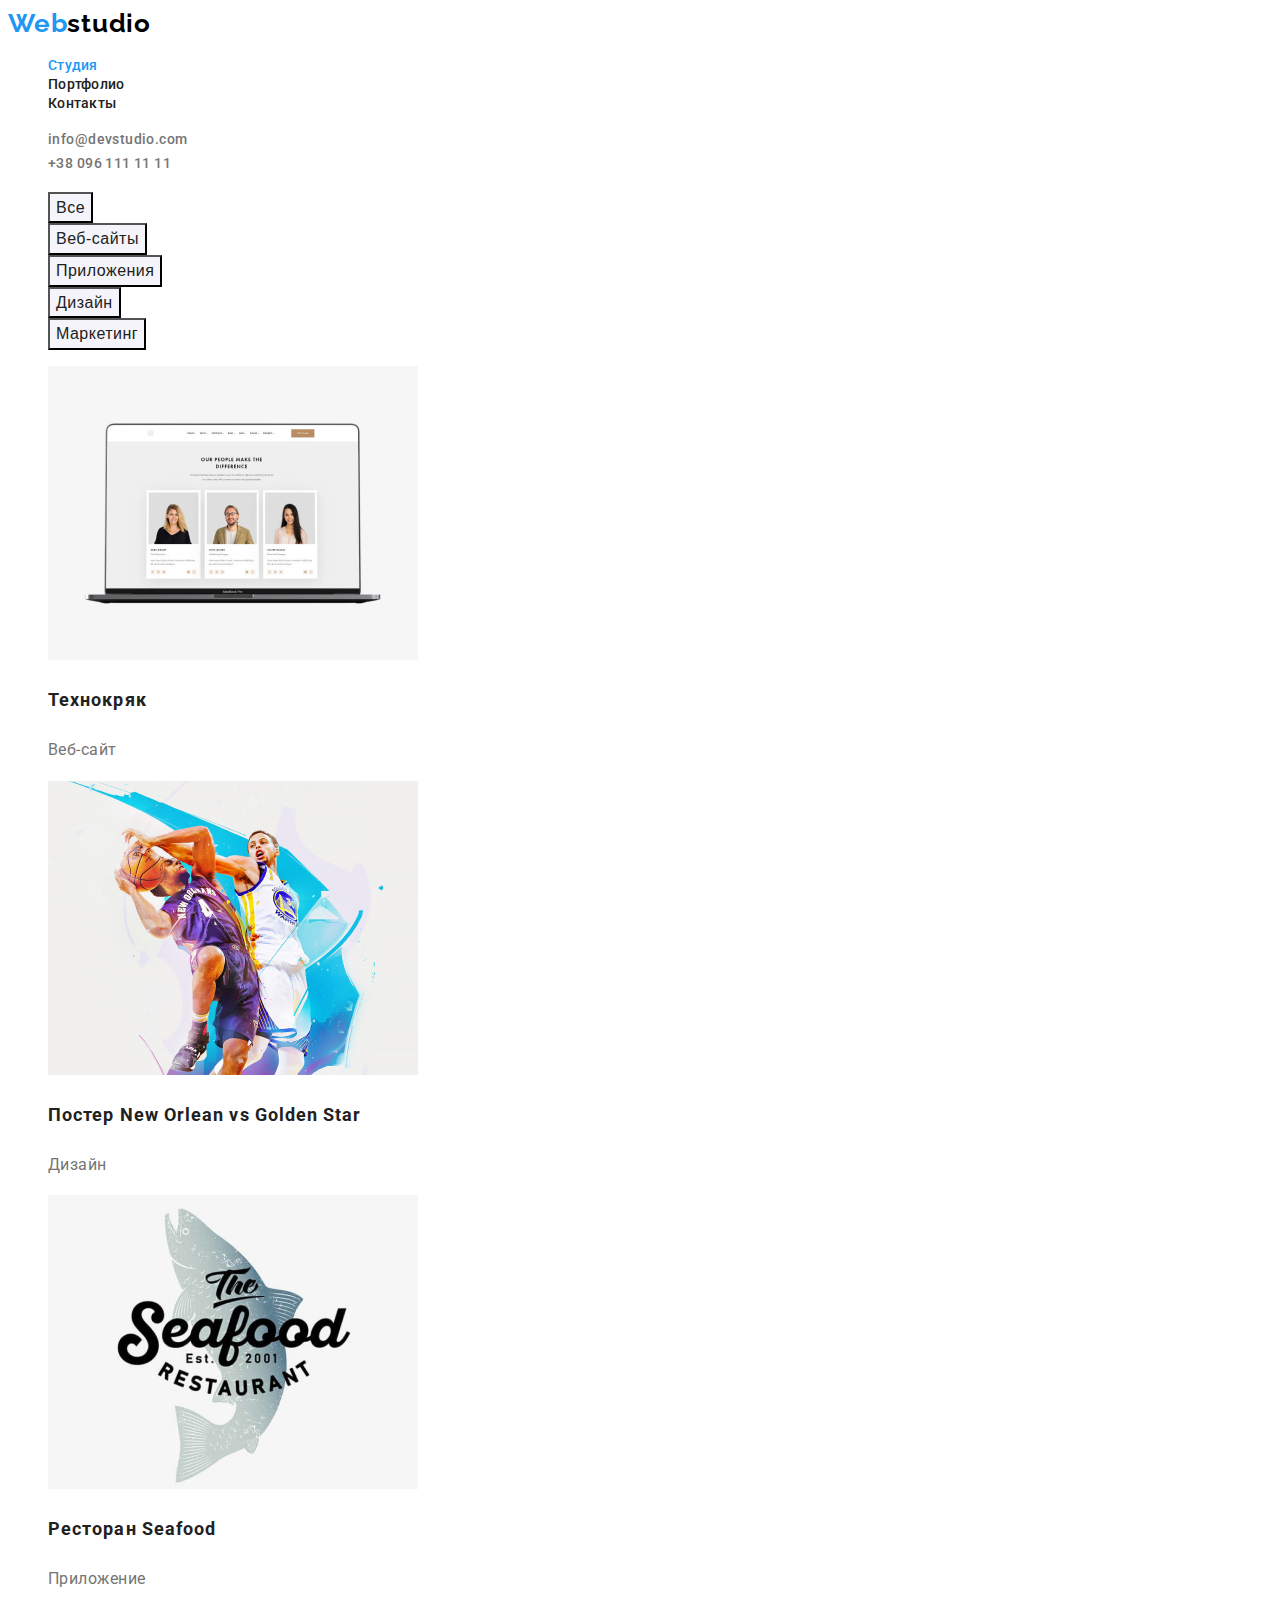
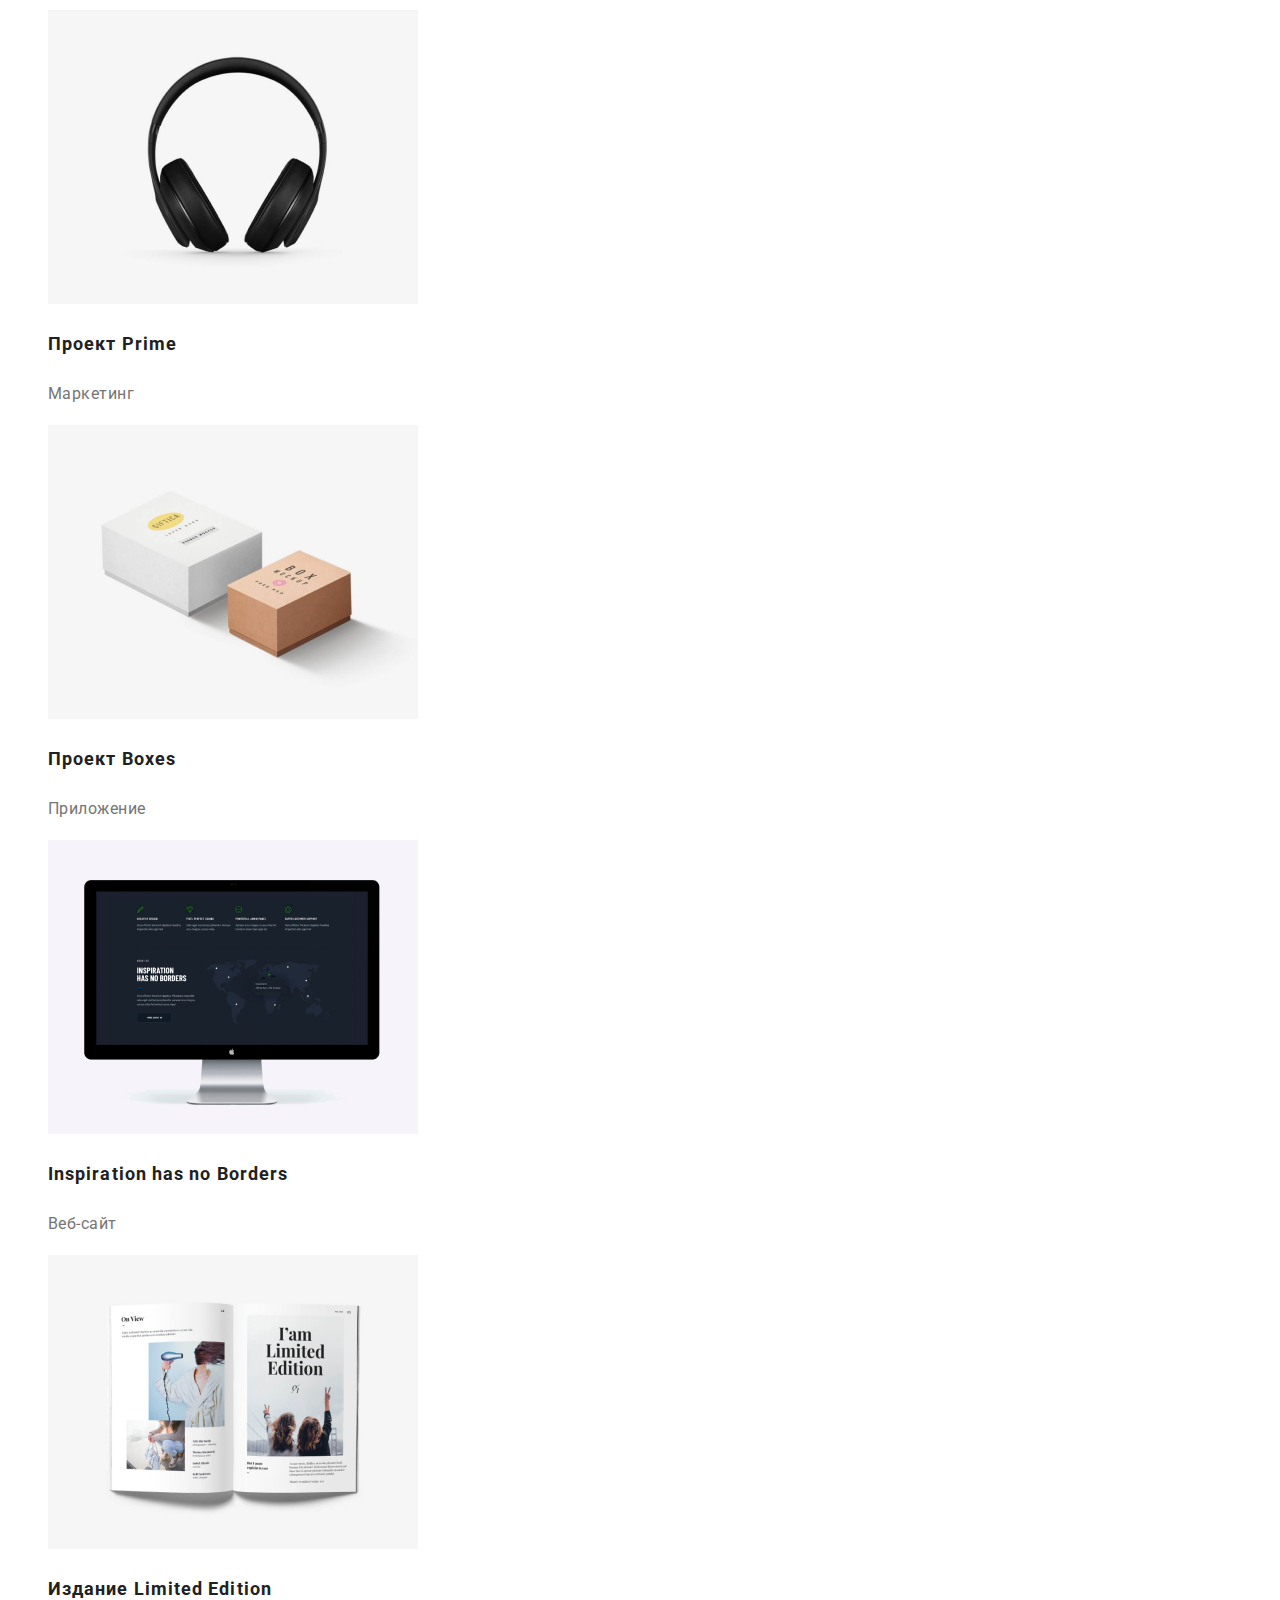
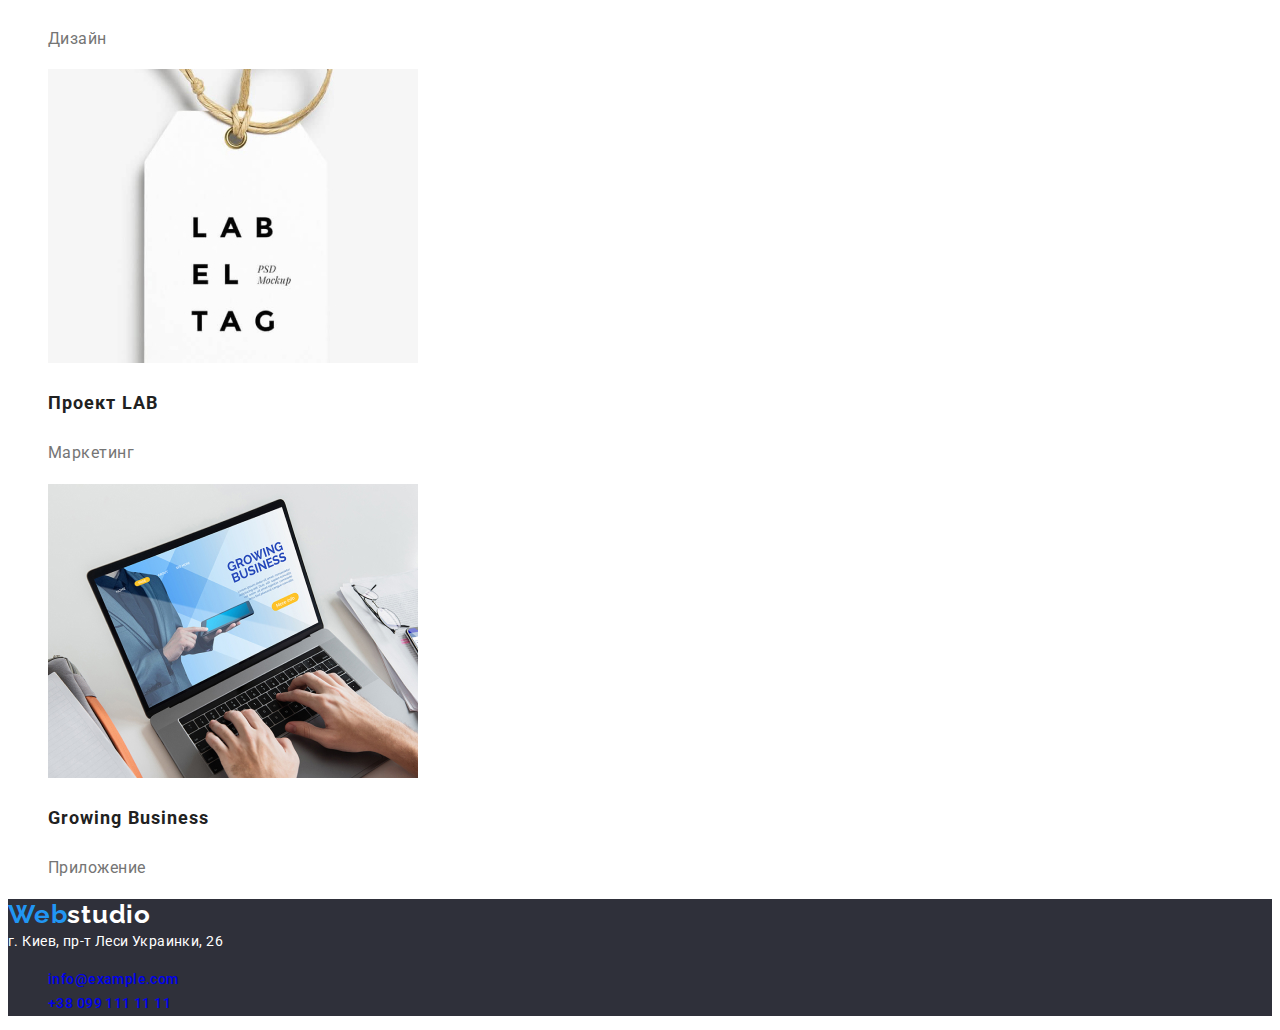
==== portfolio.html @ 7ed071f4 "Добавляет стартовые файлы" ====
<!DOCTYPE html>
<html lang="ru">
<head>
    <meta charset="UTF-8">
    <meta http-equiv="X-UA-Compatible" content="IE=edge">
    <meta name="viewport" content="width=device-width, initial-scale=1.0">
    <title>Портфолио</title>
    <link rel="preconnect" href="https://fonts.gstatic.com">
    <link href="https://fonts.googleapis.com/css2?family=Raleway:wght@700&family=Roboto:wght@400;500;700;900&display=swap"
        rel="stylesheet">
    <link rel="stylesheet" href="./css/styles.css">
</head>
<body>
    <header>
        <!-- Логотип -->
        <a href="./index.html" class="logo"><span class="logo-beginning">Web</span>studio</a>
        <!-- Навигация -->
        <nav>
            <ul>
                <li><a href="./index.html" class="nav nav-active">Студия</a></li>
                <li><a href="./portfolio.html" class="nav">Портфолио</a></li>
                <li><a href="" class="nav">Контакты</a></li>
            </ul>
        </nav>
        <ul>
            <li><a href="#" class="contacts">info@devstudio.com</a></li>
            <li><a href="#" class="contacts">+38 096 111 11 11</a></li>
        </ul>
    </header>
    <main>
        <section>
            <!-- фильтр -->
            <ul>
                <li><button type="button" class="filter-button">Все</button></li>
                <li><button type="button" class="filter-button">Веб-сайты</button></li>
                <li><button type="button" class="filter-button">Приложения</button></li>
                <li><button type="button" class="filter-button">Дизайн</button></li>
                <li><button type="button" class="filter-button">Маркетинг</button></li>
            </ul>
        
            <!-- галерея -->
            <ul class="gallery">
                <li class="gallery-item">
                    <img src="./images/img-technokryak.jpg" alt="Технокряк" width="370">
                    <h3 class="gallery-header">Технокряк</h3>
                    <p class="gallery-paragraph">Веб-сайт</p>
                </li>
                <li class="gallery-item">
                    <img src="./images/img-poster-new-orleans-vs-golden-star.jpg" alt="Постер New Orlean vs Golden Star" width="370">
                    <h3 class="gallery-header">Постер New Orlean vs Golden Star</h3>
                    <p class="gallery-paragraph">Дизайн</p>
                </li>
                <li class="gallery-item">
                    <img src="./images/img-restaurant-seafood.jpg" alt="Ресторан Seafood" width="370">
                    <h3 class="gallery-header">Ресторан Seafood</h3>
                    <p class="gallery-paragraph">Приложение</p>
                </li>
                <li class="gallery-item">
                    <img src="./images/img-project-prime.jpg" alt="Проект Prime" width="370">
                    <h3 class="gallery-header">Проект Prime</h3>
                    <p class="gallery-paragraph">Маркетинг</p>
                </li>
                <li class="gallery-item">
                    <img src="./images/img-project-boxes.jpg" alt="Проект Boxes" width="370">
                    <h3 class="gallery-header">Проект Boxes</h3>
                    <p class="gallery-paragraph">Приложение</p>
                </li>
                <li class="gallery-item">
                    <img src="./images/img-inspiration-has-no-borders.jpg" alt="Inspiration has no Borders" width="370">
                    <h3 class="gallery-header">Inspiration has no Borders</h3>
                    <p class="gallery-paragraph">Веб-сайт</p>
                </li>
                <li class="gallery-item">
                    <img src="./images/img-edition-limited-edition.jpg" alt="Издание Limited Edition" width="370">
                    <h3 class="gallery-header">Издание Limited Edition</h3>
                    <p class="gallery-paragraph">Дизайн</p>
                </li>
                <li class="gallery-item">
                    <img src="./images/img-project-lab.jpg" alt="Проект LAB" width="370">
                    <h3 class="gallery-header">Проект LAB</h3>
                    <p class="gallery-paragraph">Маркетинг</p>
                </li>
                <li class="gallery-item">
                    <img src="./images/img-growing-business.jpg" alt="Growing Business" width="370">
                    <h3 class="gallery-header">Growing Business</h3>
                    <p class="gallery-paragraph">Приложение</p>
                </li>
            </ul>
        </section>
    </main>
    <footer>
        <!-- Подвал сайта -->
        <a href="./index.html" class="footer-logo"><span class="logo-beginning">Web</span>studio</a>
        <address>
            г. Киев, пр-т Леси Украинки, 26
        </address>
        <ul class="footer-contacts">
            <li><a href="#">info@example.com</a></li>
            <li><a href="#">+38 099 111 11 11</a></li>
        </ul>
    </footer>
</body>
</html>
---- css/styles.css ----
/* 
Основная политра
Основной цвет текста-#757575 
Цвет заголовков-#212121
Цвет подписи-#FFFFFF
Цвет анимации - #2196f3
Цвет логотипа - #000000
 - #F5F4FA
 */

:root {
  --main-text-color: #757575;
  --header-color: #212121;
  --main-header-color: #ffffff;
  --animation-color: #2196f3;
  --logo-color: #000000;
  --bg-color: #f5f4fa;
  --animation-botton-color: #188ce8;
  --footer-bg-color: #2f303a;
}

body {
  color: var(--main-text-color);

  font-family: Roboto, sans-serif;
  font-weight: 400;
}

/* Все ссылки */
a {
  text-decoration: none;
}

/* Логотип */
.logo {
  color: var(--logo-color);

  font-family: Raleway;
  font-weight: bold;
  font-size: 26px;
  line-height: 1.2;
  letter-spacing: 0.03em;
}

.logo-beginning {
  color: var(--animation-color);
}

/* Навигация страницы */
ul {
  list-style-type: none;
}

.nav {
  color: var(--header-color);

  font-weight: 500;
  font-size: 14px;
  line-height: 1.1;
  letter-spacing: 0.02em;
}
.nav:hover {
  color: var(--animation-color);
}

.nav-active {
  color: var(--animation-color);
}

/* Контакты */
.contacts {
  color: var(--main-text-color);

  font-weight: 500;
  font-size: 14px;
  line-height: 1.7;
  letter-spacing: 0.03em;
}

.contacts:hover {
  color: var(--animation-color);
}

/* Герой */
.hero {
  background-color: var(--logo-color);
}
h1 {
  color: var(--main-header-color);

  font-weight: 900;
  font-size: 44px;
  line-height: 1.4;
  text-align: center;
  letter-spacing: 0.06em;
  text-transform: uppercase;
}

.button {
  background-color: var(--animation-color);
  color: var(--main-header-color);

  cursor: pointer;

  font-weight: bold;
  font-size: 16px;
  line-height: 1.8;
  text-align: center;
  letter-spacing: 0.06em;
}
.button:hover {
  background-color: var(--animation-botton-color);
}

/* Наши преимущества */
h3 {
  color: var(--header-color);
}

.container-item {
  width: 270px;
}

.container-header {
  font-weight: bold;
  font-size: 14px;
  line-height: 1.1;
  letter-spacing: 0.03em;
  text-transform: uppercase;
}

.container-paragraph {
  width: 270px;

  font-size: 14px;
  line-height: 1.7;
  letter-spacing: 0.03em;
}

/* Чем мы занимаемся */

.header {
  color: var(--header-color);

  font-weight: bold;
  font-size: 36px;
  line-height: 1.2;
  text-align: center;
  letter-spacing: 0.03em;
}

/* Наша команда */
.team {
  background-color: var(--bg-color);
}

.header-team {
  color: var(--header-color);

  font-weight: bold;
  font-size: 36px;
  line-height: 1.2;
  text-align: center;
  letter-spacing: 0.03em;
}

.cards-item {
  width: 270px;
  background-color: var(--main-header-color);
}

.cards-header {
  color: var(--header-color);

  font-weight: 500;
  font-size: 16px;
  line-height: 1.2;
  text-align: center;
  letter-spacing: 0.03em;
}

.cards-paragraph {
  font-weight: normal;
  font-size: 16px;
  line-height: 1.2;
  text-align: center;
  letter-spacing: 0.03em;
}

/* Подвал сайта */
footer {
  background-color: var(--footer-bg-color);
}

.footer-logo {
  color: var(--main-header-color);

  font-family: Raleway;
  font-weight: bold;
  font-size: 26px;
  line-height: 1.2;
  letter-spacing: 0.03em;
}

address {
  color: var(--main-header-color);

  font-style: normal;
  font-size: 14px;
  line-height: 1.7;
  letter-spacing: 0.03em;
}

.footer-contacts {
  color: rgba(100%, 100%, 100%, 60%);

  font-weight: 500;
  font-size: 14px;
  line-height: 1.7;
  letter-spacing: 0.03em;
}

/* Стили к portfolio.html */
.filter-button {
  background-color: var(--bg-color);
  color: var(--header-color);

  cursor: pointer;

  font-weight: 500;
  font-size: 16px;
  line-height: 1.6;
  text-align: center;
  letter-spacing: 0.03em;
}

.filter-button:hover,
.filter-button:focus {
  background-color: var(--animation-color);
  color: var(--main-header-color);
}

.gallery-item {
  width: 370px;
}

.gallery-header {
  color: var(--header-color);

  font-weight: bold;
  font-size: 18px;
  line-height: 2;
  letter-spacing: 0.06em;
}

.gallery-paragraph {
  font-weight: normal;
  font-size: 16px;
  line-height: 1.8;
  letter-spacing: 0.03em;
}
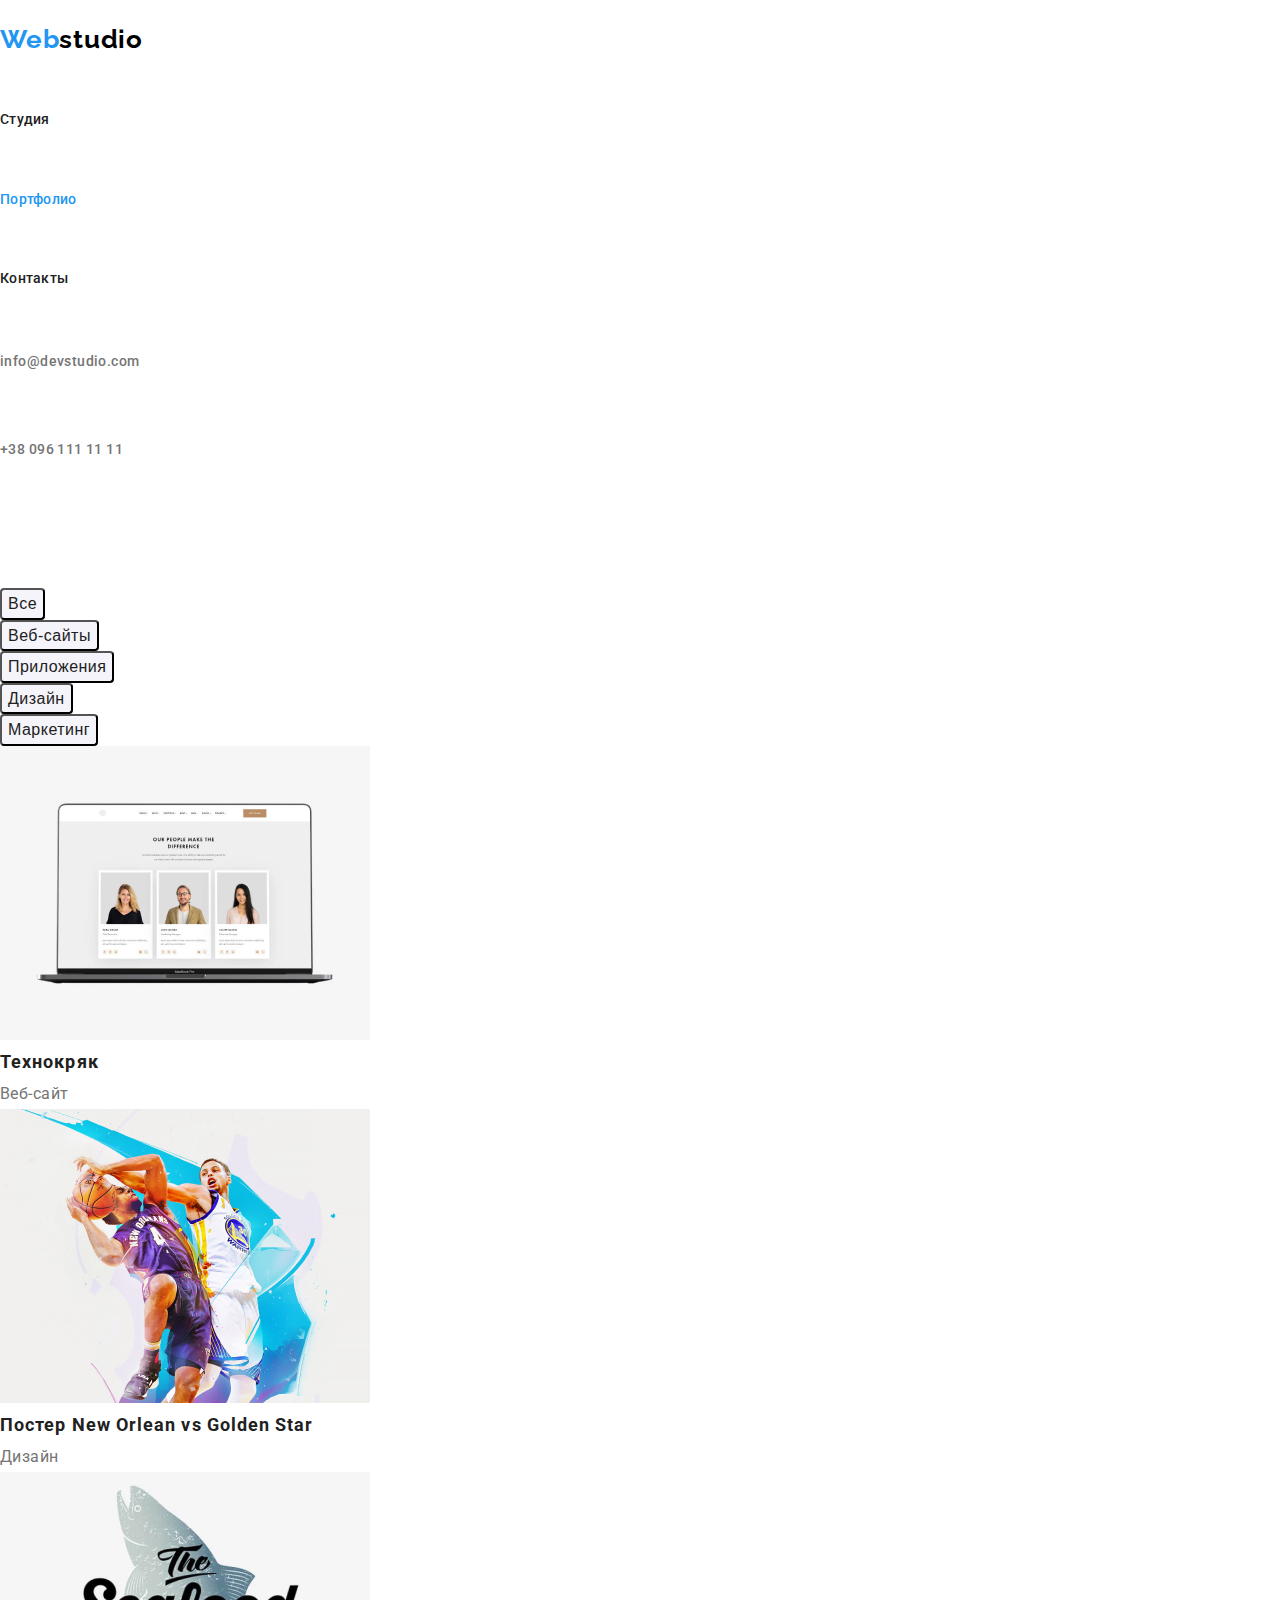
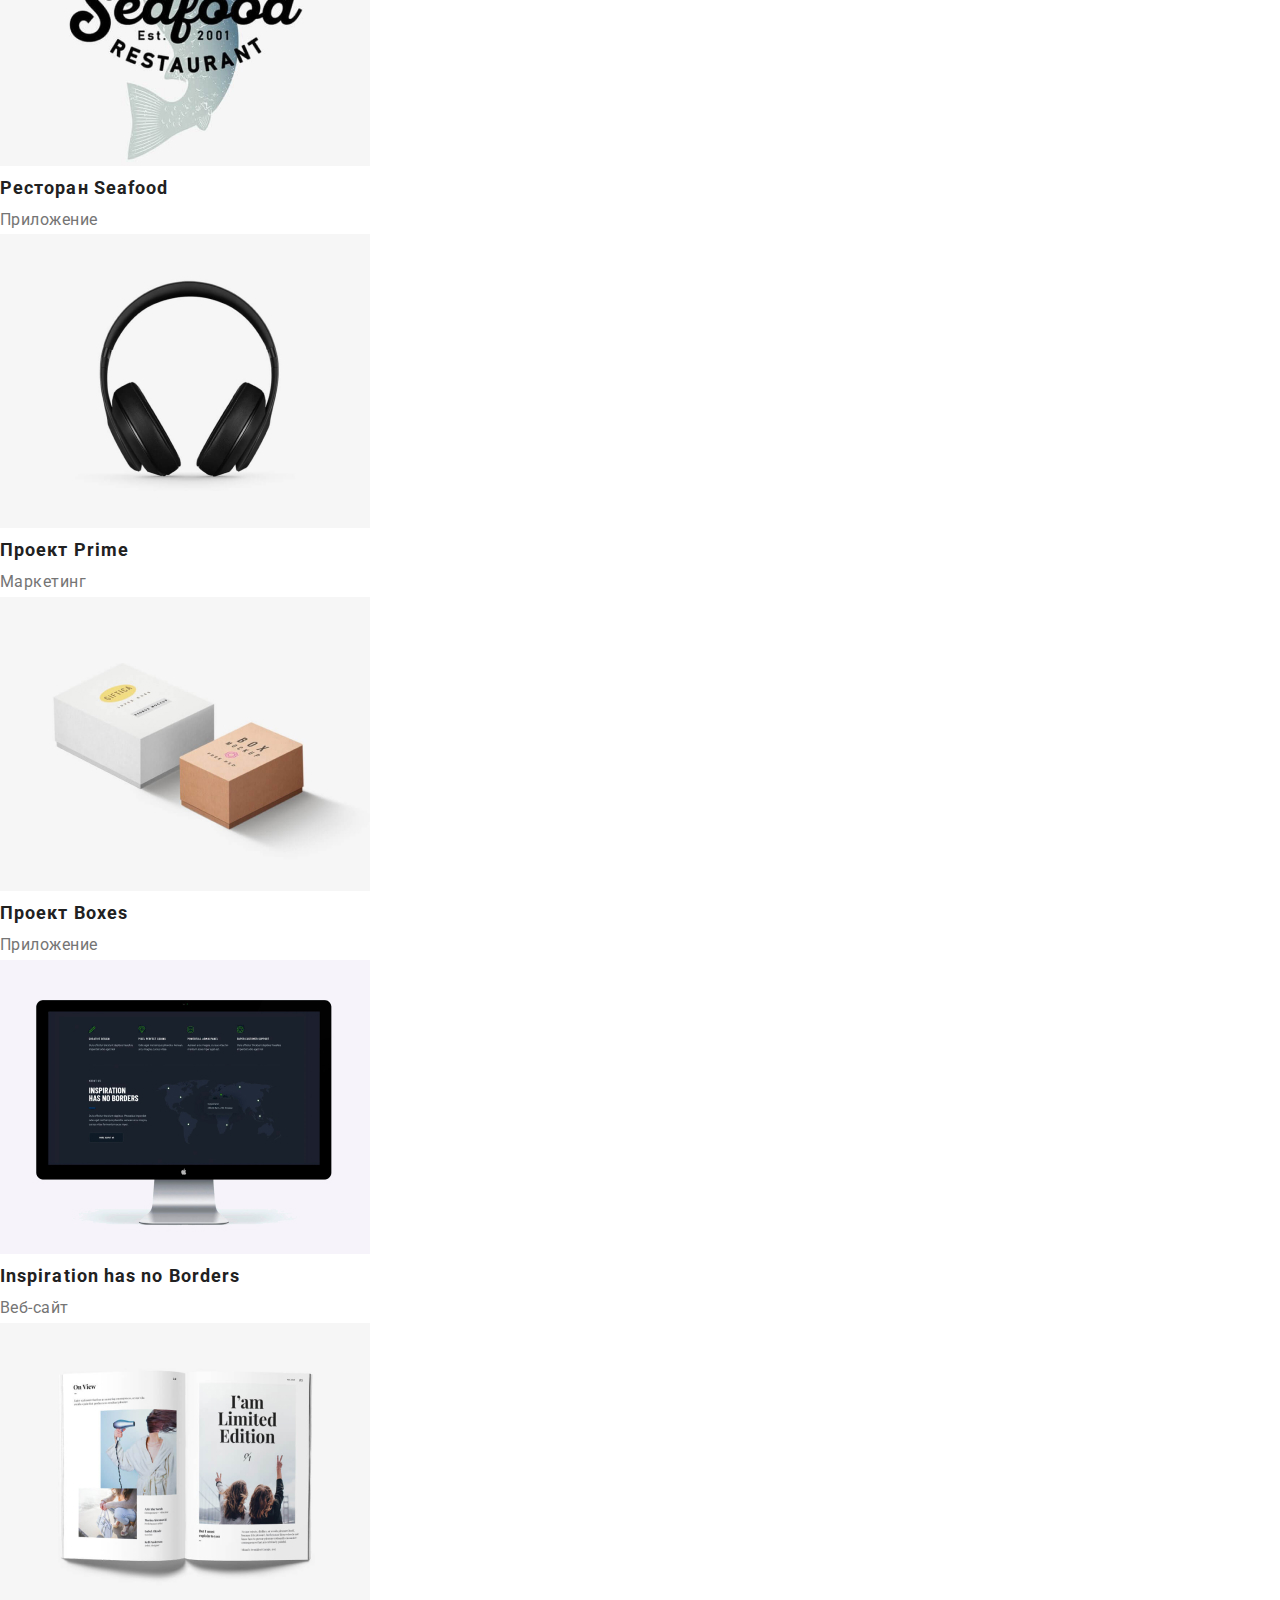
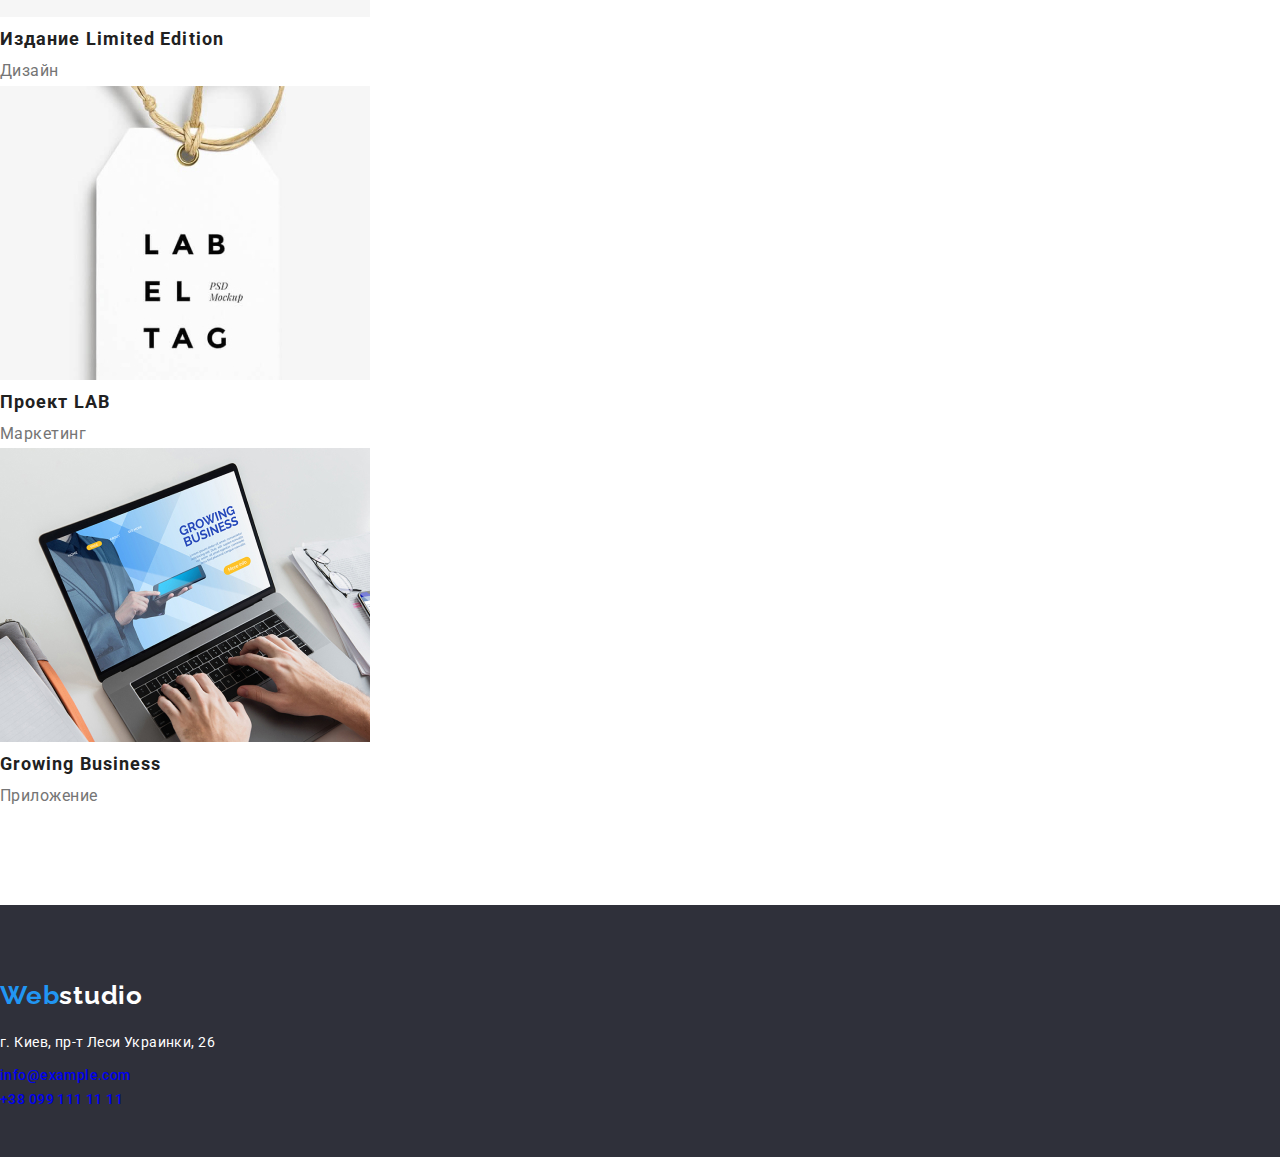
==== commit b7bab9c1: "Добавляет геометрию элементам и флекс" ====
--- a/portfolio.html
+++ b/portfolio.html
@@ -8,6 +8,9 @@
     <link rel="preconnect" href="https://fonts.gstatic.com">
     <link href="https://fonts.googleapis.com/css2?family=Raleway:wght@700&family=Roboto:wght@400;500;700;900&display=swap"
         rel="stylesheet">
+    <link rel="stylesheet" href="https://cdnjs.cloudflare.com/ajax/libs/modern-normalize/1.0.0/modern-normalize.min.css"
+        integrity="sha512-ISS7cAi1PEhQ8jnbJpJZMd29NlhNj4AWYyLOSp2CE/CsHxTCu+r+t0D2yoJudVrd0/8fTVPUVDzY5Tvli75u/g=="
+        crossorigin="anonymous" referrerpolicy="no-referrer" />
     <link rel="stylesheet" href="./css/styles.css">
 </head>
 <body>
@@ -17,8 +20,8 @@
         <!-- Навигация -->
         <nav>
             <ul>
-                <li><a href="./index.html" class="nav nav-active">Студия</a></li>
-                <li><a href="./portfolio.html" class="nav">Портфолио</a></li>
+                <li><a href="./index.html" class="nav ">Студия</a></li>
+                <li><a href="./portfolio.html" class="nav nav-active">Портфолио</a></li>
                 <li><a href="" class="nav">Контакты</a></li>
             </ul>
         </nav>
@@ -28,7 +31,7 @@
         </ul>
     </header>
     <main>
-        <section>
+        <section class="section">
             <!-- фильтр -->
             <ul>
                 <li><button type="button" class="filter-button">Все</button></li>
--- a/css/styles.css
+++ b/css/styles.css
@@ -19,7 +19,17 @@
   --footer-bg-color: #2f303a;
 }
 
+html {
+  box-sizing: border-box;
+}
+*,
+*::before,
+*::after {
+  box-sizing: inherit;
+}
+
 body {
+  margin: 0;
   color: var(--main-text-color);
 
   font-family: Roboto, sans-serif;
@@ -31,8 +41,47 @@
   text-decoration: none;
 }
 
+.container {
+  width: 1200px;
+  margin-left: auto;
+  margin-right: auto;
+  padding-left: 15px;
+  padding-right: 15px;
+}
+
+.main-nav {
+  display: flex;
+  align-items: center;
+}
+
+.site-nav {
+  display: flex;
+}
+
+.site-nav .item {
+  margin-right: 50px;
+}
+
+.site-nav .item:last-child {
+  margin-right: 0;
+}
+
+.contacts-nav {
+  display: flex;
+  margin-left: auto;
+}
+
+.contacts-nav .item:not(:last-child) {
+  margin-right: 50px;
+}
+
 /* Логотип */
 .logo {
+  display: block;
+  padding-top: 24px;
+  padding-bottom: 25px;
+  margin-right: 93px;
+
   color: var(--logo-color);
 
   font-family: Raleway;
@@ -49,9 +98,23 @@
 /* Навигация страницы */
 ul {
   list-style-type: none;
+  margin: 0px;
+  padding: 0px;
+}
+
+div {
+  margin: 0;
+}
+
+p {
+  margin: 0px;
 }
 
 .nav {
+  display: block;
+  padding-top: 32px;
+  padding-bottom: 32px;
+
   color: var(--header-color);
 
   font-weight: 500;
@@ -69,6 +132,10 @@
 
 /* Контакты */
 .contacts {
+  display: block;
+  padding-top: 32px;
+  padding-bottom: 32px;
+
   color: var(--main-text-color);
 
   font-weight: 500;
@@ -79,29 +146,46 @@
 
 .contacts:hover {
   color: var(--animation-color);
+}
+/* Секции */
+.section {
+  padding-top: 94px;
+  padding-bottom: 94px;
 }
 
 /* Герой */
 .hero {
   background-color: var(--logo-color);
+  text-align: center;
 }
 h1 {
+  width: 696px;
+  margin-right: auto;
+  margin-left: auto;
+  margin-bottom: 30px;
+  margin-top: 0;
   color: var(--main-header-color);
 
   font-weight: 900;
   font-size: 44px;
   line-height: 1.4;
-  text-align: center;
   letter-spacing: 0.06em;
   text-transform: uppercase;
 }
 
 .button {
+  min-width: 200px;
+  padding: 10px 32px;
+  margin-left: auto;
+  margin-right: auto;
+  display: inline-block;
+  cursor: pointer;
+  /* border: 1px solid transparent; */
+  border-radius: 4px;
+
   background-color: var(--animation-color);
   color: var(--main-header-color);
 
-  cursor: pointer;
-
   font-weight: bold;
   font-size: 16px;
   line-height: 1.8;
@@ -112,16 +196,31 @@
   background-color: var(--animation-botton-color);
 }
 
+h2 {
+  margin: 0px;
+}
+
 /* Наши преимущества */
 h3 {
   color: var(--header-color);
-}
-
-.container-item {
+  margin: 0;
+}
+
+.attention {
+  display: flex;
+}
+
+.attention-item {
   width: 270px;
 }
 
-.container-header {
+.attention-item:not(:last-child) {
+  margin-right: 30px;
+}
+
+.attention-header {
+  margin-bottom: 10px;
+
   font-weight: bold;
   font-size: 14px;
   line-height: 1.1;
@@ -129,7 +228,7 @@
   text-transform: uppercase;
 }
 
-.container-paragraph {
+.attention-paragraph {
   width: 270px;
 
   font-size: 14px;
@@ -140,6 +239,8 @@
 /* Чем мы занимаемся */
 
 .header {
+  margin-bottom: 50px;
+
   color: var(--header-color);
 
   font-weight: bold;
@@ -147,6 +248,14 @@
   line-height: 1.2;
   text-align: center;
   letter-spacing: 0.03em;
+}
+
+.doing {
+  display: flex;
+}
+
+.doing .item:not(:last-child) {
+  margin-right: 30px;
 }
 
 /* Наша команда */
@@ -155,6 +264,8 @@
 }
 
 .header-team {
+  margin-bottom: 50px;
+
   color: var(--header-color);
 
   font-weight: bold;
@@ -162,14 +273,30 @@
   line-height: 1.2;
   text-align: center;
   letter-spacing: 0.03em;
+}
+
+.cards {
+  display: flex;
 }
 
 .cards-item {
   width: 270px;
+  padding-bottom: 30px;
+
   background-color: var(--main-header-color);
 }
 
+.cards-item:not(:last-child) {
+  margin-right: 30px;
+}
+
+.img-members {
+  margin-bottom: 30px;
+}
+
 .cards-header {
+  margin-bottom: 10px;
+
   color: var(--header-color);
 
   font-weight: 500;
@@ -189,10 +316,15 @@
 
 /* Подвал сайта */
 footer {
+  padding-top: 75px;
+  padding-bottom: 45px;
   background-color: var(--footer-bg-color);
 }
 
 .footer-logo {
+  display: inline-block;
+  margin-bottom: 20px;
+
   color: var(--main-header-color);
 
   font-family: Raleway;
@@ -203,6 +335,9 @@
 }
 
 address {
+  display: block;
+  margin-bottom: 9px;
+
   color: var(--main-header-color);
 
   font-style: normal;
@@ -210,6 +345,14 @@
   line-height: 1.7;
   letter-spacing: 0.03em;
 }
+
+.footer-email {
+  margin-bottom: 9px;
+}
+
+/* .footer-teleph {
+  margin-bottom: 45px;
+} */
 
 .footer-contacts {
   color: rgba(100%, 100%, 100%, 60%);
@@ -222,6 +365,9 @@
 
 /* Стили к portfolio.html */
 .filter-button {
+  /* border: 1px solid transparent; */
+  border-radius: 4px;
+
   background-color: var(--bg-color);
   color: var(--header-color);
 
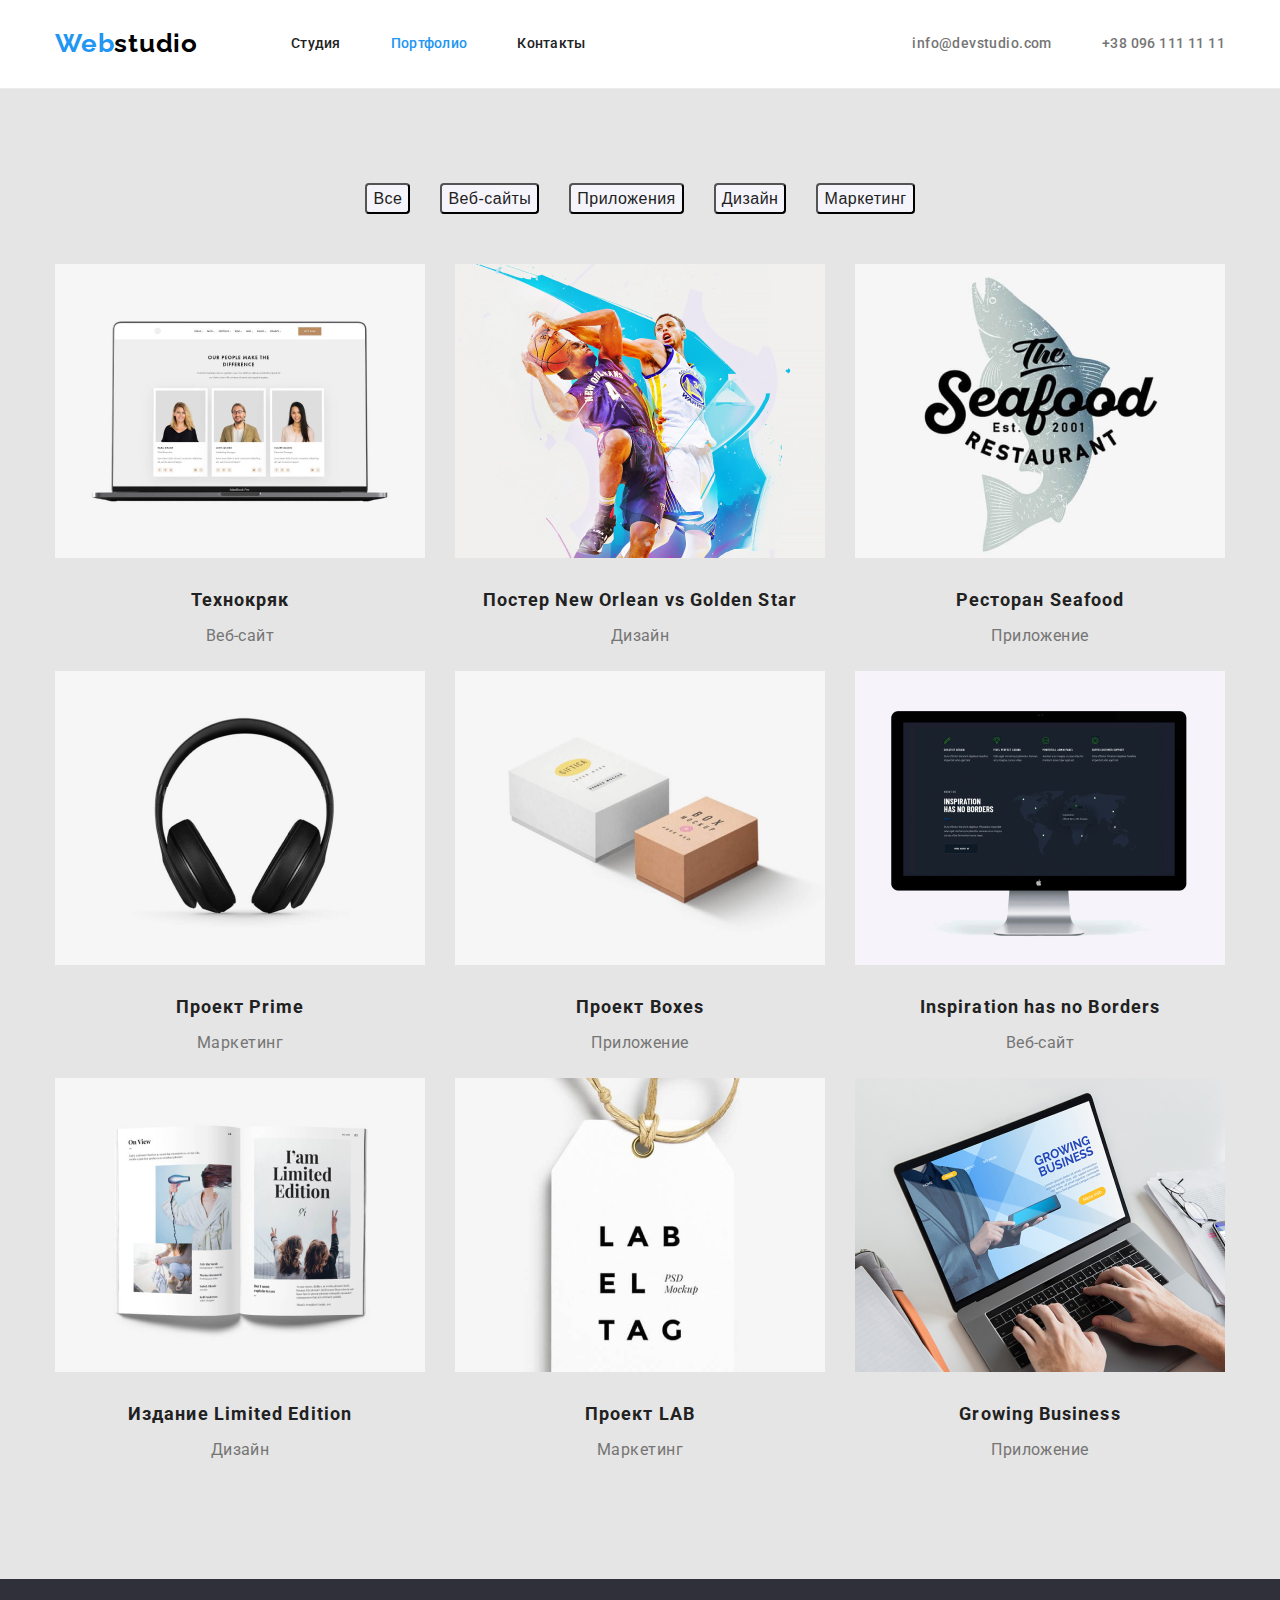
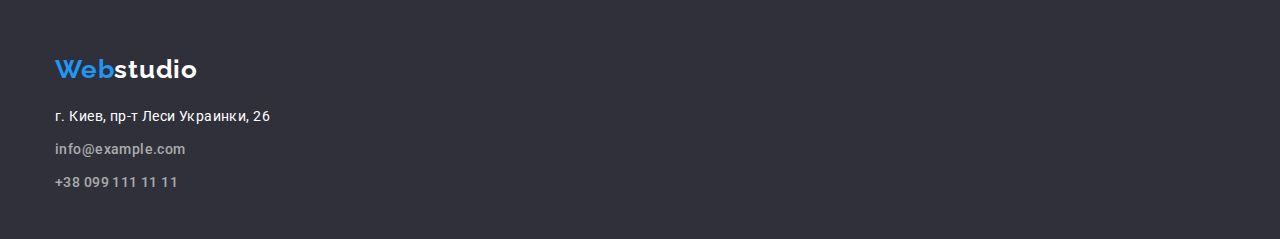
==== commit ce5fe1b3: "Добавляет стили к портфолио" ====
--- a/portfolio.html
+++ b/portfolio.html
@@ -14,93 +14,102 @@
     <link rel="stylesheet" href="./css/styles.css">
 </head>
 <body>
-    <header>
-        <!-- Логотип -->
-        <a href="./index.html" class="logo"><span class="logo-beginning">Web</span>studio</a>
-        <!-- Навигация -->
-        <nav>
-            <ul>
-                <li><a href="./index.html" class="nav ">Студия</a></li>
-                <li><a href="./portfolio.html" class="nav nav-active">Портфолио</a></li>
-                <li><a href="" class="nav">Контакты</a></li>
+    <header class="header-nav">
+        <div class="container main-nav">
+            <!-- Логотип -->
+            <a href="./index.html" class="logo"><span class="logo-beginning">Web</span>studio</a>
+            <!-- Навигация -->
+            <nav>
+                <ul class="site-nav">
+                    <li class="item"><a href="./index.html" class="nav ">Студия</a></li>
+                    <li class="item"><a href="./portfolio.html" class="nav nav-active">Портфолио</a></li>
+                    <li class="item"><a href="" class="nav">Контакты</a></li>
+                </ul>
+            </nav>
+            <ul class="contacts-nav">
+                <li class="item"><a href="#" class="contacts">info@devstudio.com</a></li>
+                <li class="item"><a href="#" class="contacts">+38 096 111 11 11</a></li>
             </ul>
-        </nav>
-        <ul>
-            <li><a href="#" class="contacts">info@devstudio.com</a></li>
-            <li><a href="#" class="contacts">+38 096 111 11 11</a></li>
-        </ul>
+        </div>
+    
     </header>
     <main>
-        <section class="section">
-            <!-- фильтр -->
-            <ul>
-                <li><button type="button" class="filter-button">Все</button></li>
-                <li><button type="button" class="filter-button">Веб-сайты</button></li>
-                <li><button type="button" class="filter-button">Приложения</button></li>
-                <li><button type="button" class="filter-button">Дизайн</button></li>
-                <li><button type="button" class="filter-button">Маркетинг</button></li>
-            </ul>
-        
-            <!-- галерея -->
-            <ul class="gallery">
-                <li class="gallery-item">
-                    <img src="./images/img-technokryak.jpg" alt="Технокряк" width="370">
-                    <h3 class="gallery-header">Технокряк</h3>
-                    <p class="gallery-paragraph">Веб-сайт</p>
-                </li>
-                <li class="gallery-item">
-                    <img src="./images/img-poster-new-orleans-vs-golden-star.jpg" alt="Постер New Orlean vs Golden Star" width="370">
-                    <h3 class="gallery-header">Постер New Orlean vs Golden Star</h3>
-                    <p class="gallery-paragraph">Дизайн</p>
-                </li>
-                <li class="gallery-item">
-                    <img src="./images/img-restaurant-seafood.jpg" alt="Ресторан Seafood" width="370">
-                    <h3 class="gallery-header">Ресторан Seafood</h3>
-                    <p class="gallery-paragraph">Приложение</p>
-                </li>
-                <li class="gallery-item">
-                    <img src="./images/img-project-prime.jpg" alt="Проект Prime" width="370">
-                    <h3 class="gallery-header">Проект Prime</h3>
-                    <p class="gallery-paragraph">Маркетинг</p>
-                </li>
-                <li class="gallery-item">
-                    <img src="./images/img-project-boxes.jpg" alt="Проект Boxes" width="370">
-                    <h3 class="gallery-header">Проект Boxes</h3>
-                    <p class="gallery-paragraph">Приложение</p>
-                </li>
-                <li class="gallery-item">
-                    <img src="./images/img-inspiration-has-no-borders.jpg" alt="Inspiration has no Borders" width="370">
-                    <h3 class="gallery-header">Inspiration has no Borders</h3>
-                    <p class="gallery-paragraph">Веб-сайт</p>
-                </li>
-                <li class="gallery-item">
-                    <img src="./images/img-edition-limited-edition.jpg" alt="Издание Limited Edition" width="370">
-                    <h3 class="gallery-header">Издание Limited Edition</h3>
-                    <p class="gallery-paragraph">Дизайн</p>
-                </li>
-                <li class="gallery-item">
-                    <img src="./images/img-project-lab.jpg" alt="Проект LAB" width="370">
-                    <h3 class="gallery-header">Проект LAB</h3>
-                    <p class="gallery-paragraph">Маркетинг</p>
-                </li>
-                <li class="gallery-item">
-                    <img src="./images/img-growing-business.jpg" alt="Growing Business" width="370">
-                    <h3 class="gallery-header">Growing Business</h3>
-                    <p class="gallery-paragraph">Приложение</p>
-                </li>
-            </ul>
+        <section class="section gallery-section">
+            <div class="container">
+                <!-- фильтр -->
+                <ul class="filter">
+                    <li class="item"><button type="button" class="filter-button">Все</button></li>
+                    <li class="item"><button type="button" class="filter-button">Веб-сайты</button></li>
+                    <li class="item"><button type="button" class="filter-button">Приложения</button></li>
+                    <li class="item"><button type="button" class="filter-button">Дизайн</button></li>
+                    <li class="item"><button type="button" class="filter-button">Маркетинг</button></li>
+                </ul>
+            
+                <!-- галерея -->
+                <ul class="gallery">
+                    <li class="gallery-item">
+                        <img src="./images/img-technokryak.jpg" alt="Технокряк" width="370" class="img">
+                        <h3 class="gallery-header">Технокряк</h3>
+                        <p class="gallery-paragraph">Веб-сайт</p>
+                    </li>
+                    <li class="gallery-item">
+                        <img src="./images/img-poster-new-orleans-vs-golden-star.jpg" alt="Постер New Orlean vs Golden Star" width="370" class="img">
+                        <h3 class="gallery-header">Постер New Orlean vs Golden Star</h3>
+                        <p class="gallery-paragraph">Дизайн</p>
+                    </li>
+                    <li class="gallery-item">
+                        <img src="./images/img-restaurant-seafood.jpg" alt="Ресторан Seafood" width="370" class="img">
+                        <h3 class="gallery-header">Ресторан Seafood</h3>
+                        <p class="gallery-paragraph">Приложение</p>
+                    </li>
+                    <li class="gallery-item">
+                        <img src="./images/img-project-prime.jpg" alt="Проект Prime" width="370" class="img">
+                        <h3 class="gallery-header">Проект Prime</h3>
+                        <p class="gallery-paragraph">Маркетинг</p>
+                    </li>
+                    <li class="gallery-item">
+                        <img src="./images/img-project-boxes.jpg" alt="Проект Boxes" width="370" class="img">
+                        <h3 class="gallery-header">Проект Boxes</h3>
+                        <p class="gallery-paragraph">Приложение</p>
+                    </li>
+                    <li class="gallery-item">
+                        <img src="./images/img-inspiration-has-no-borders.jpg" alt="Inspiration has no Borders" width="370" class="img">
+                        <h3 class="gallery-header">Inspiration has no Borders</h3>
+                        <p class="gallery-paragraph">Веб-сайт</p>
+                    </li>
+                    <li class="gallery-item">
+                        <img src="./images/img-edition-limited-edition.jpg" alt="Издание Limited Edition" width="370" class="img">
+                        <h3 class="gallery-header">Издание Limited Edition</h3>
+                        <p class="gallery-paragraph">Дизайн</p>
+                    </li>
+                    <li class="gallery-item">
+                        <img src="./images/img-project-lab.jpg" alt="Проект LAB" width="370" class="img">
+                        <h3 class="gallery-header">Проект LAB</h3>
+                        <p class="gallery-paragraph">Маркетинг</p>
+                    </li>
+                    <li class="gallery-item">
+                        <img src="./images/img-growing-business.jpg" alt="Growing Business" width="370" class="img">
+                        <h3 class="gallery-header">Growing Business</h3>
+                        <p class="gallery-paragraph">Приложение</p>
+                    </li>
+                </ul> 
+            </div>
+            
         </section>
     </main>
     <footer>
-        <!-- Подвал сайта -->
-        <a href="./index.html" class="footer-logo"><span class="logo-beginning">Web</span>studio</a>
-        <address>
-            г. Киев, пр-т Леси Украинки, 26
-        </address>
-        <ul class="footer-contacts">
-            <li><a href="#">info@example.com</a></li>
-            <li><a href="#">+38 099 111 11 11</a></li>
-        </ul>
+        <div class="container">
+            <!-- Подвал сайта -->
+            <a href="./index.html" class="footer-logo"><span class="logo-beginning">Web</span>studio</a>
+            <address>
+                г. Киев, пр-т Леси Украинки, 26
+            </address>
+            <ul>
+                <li class="footer-email"><a href="#" class="footer-contacts">info@example.com</a></li>
+                <li class="footer-teleph"><a href="#" class="footer-contacts">+38 099 111 11 11</a></li>
+            </ul>
+        </div>
+    
     </footer>
 </body>
 </html>--- a/css/styles.css
+++ b/css/styles.css
@@ -6,6 +6,7 @@
 Цвет анимации - #2196f3
 Цвет логотипа - #000000
  - #F5F4FA
+ background: #E5E5E5;
  */
 
 :root {
@@ -17,6 +18,7 @@
   --bg-color: #f5f4fa;
   --animation-botton-color: #188ce8;
   --footer-bg-color: #2f303a;
+  --bg-color-portfolio: #e5e5e5;
 }
 
 html {
@@ -47,6 +49,10 @@
   margin-right: auto;
   padding-left: 15px;
   padding-right: 15px;
+}
+
+.header-nav {
+  border-bottom: 1px solid rgba(236, 236, 236, 1);
 }
 
 .main-nav {
@@ -364,6 +370,21 @@
 }
 
 /* Стили к portfolio.html */
+
+.gallery-section {
+  background-color: var(--bg-color-portfolio);
+}
+
+.filter {
+  display: flex;
+  justify-content: center;
+  margin-bottom: 50px;
+}
+
+.filter .item:not(:last-child) {
+  margin-right: 30px;
+}
+
 .filter-button {
   /* border: 1px solid transparent; */
   border-radius: 4px;
@@ -386,11 +407,28 @@
   color: var(--main-header-color);
 }
 
+.gallery {
+  display: flex;
+  flex-wrap: wrap;
+}
+
 .gallery-item {
   width: 370px;
+  padding-bottom: 20px;
+}
+
+.gallery-item:not(:nth-child(3n)) {
+  margin-right: 30px;
+}
+
+.gallery-item .img {
+  margin-bottom: 20px;
 }
 
 .gallery-header {
+  margin-bottom: 4px;
+  text-align: center;
+
   color: var(--header-color);
 
   font-weight: bold;
@@ -400,6 +438,8 @@
 }
 
 .gallery-paragraph {
+  text-align: center;
+
   font-weight: normal;
   font-size: 16px;
   line-height: 1.8;
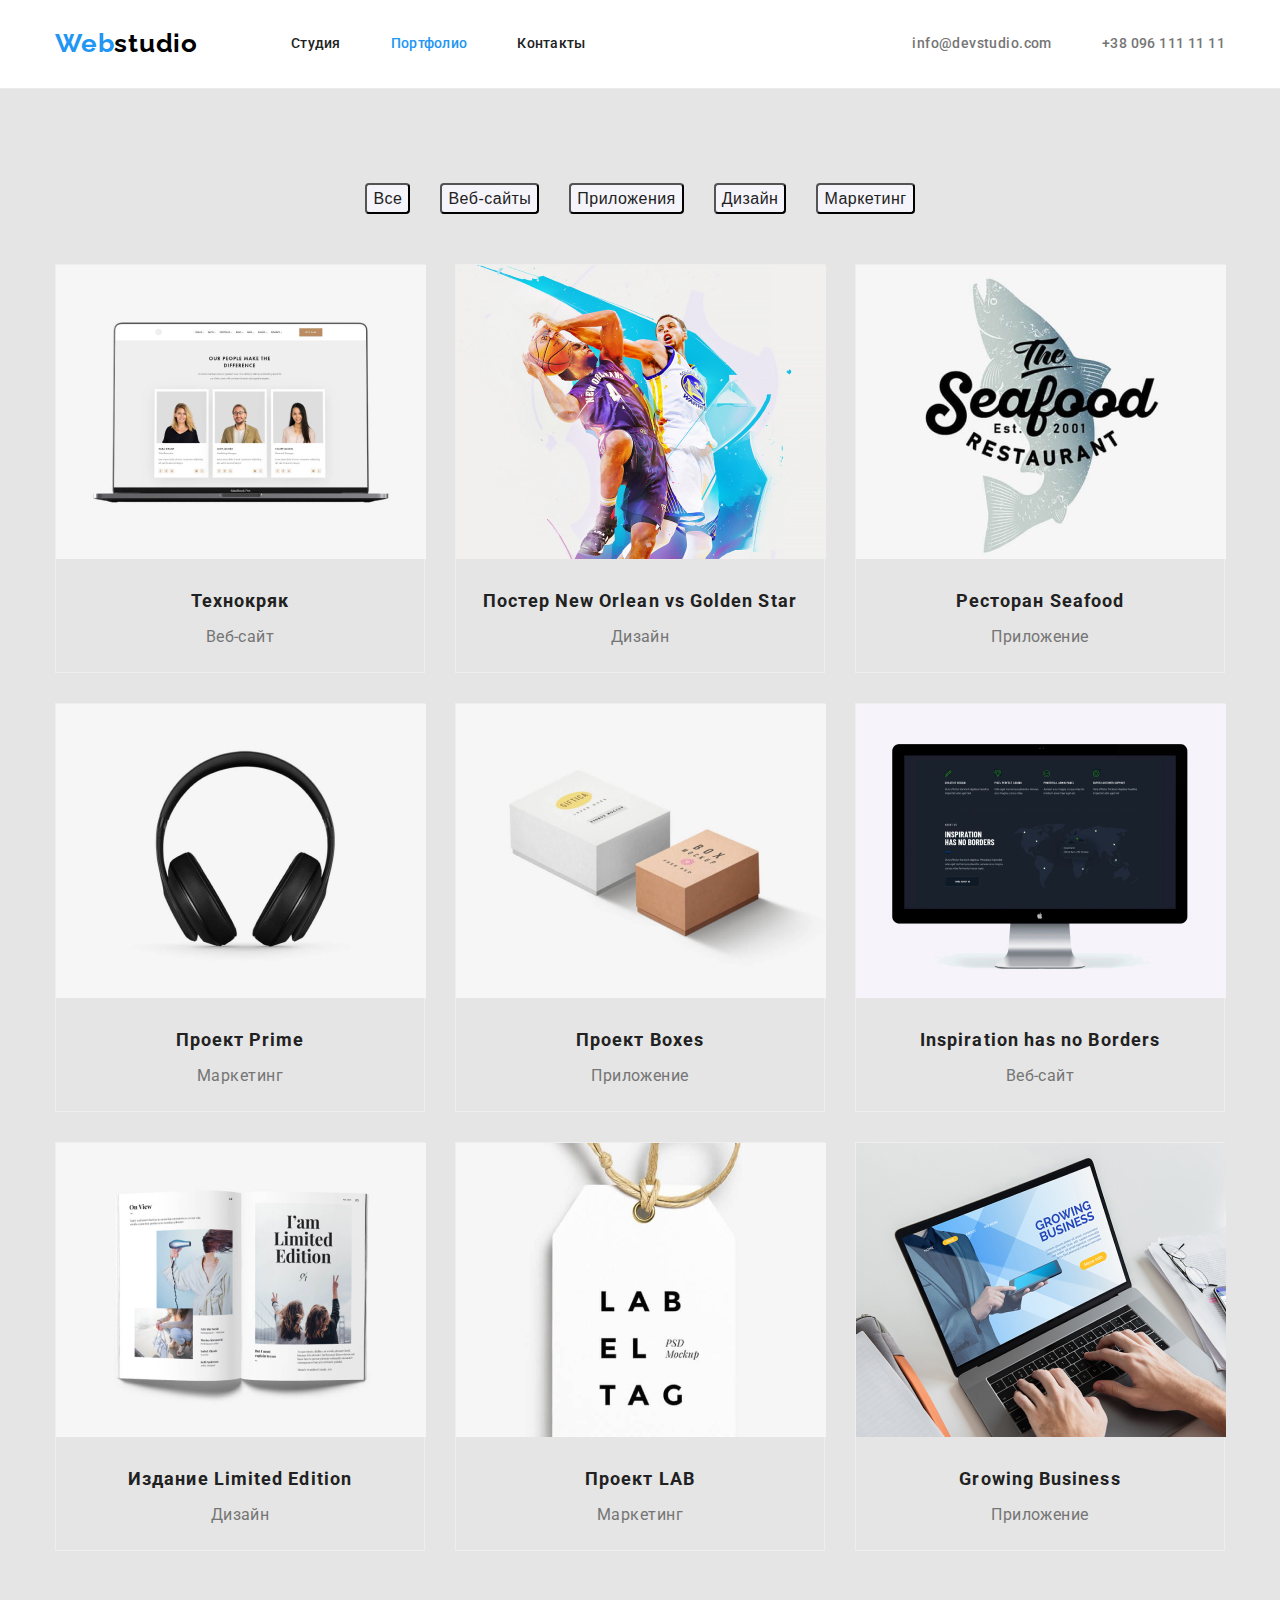
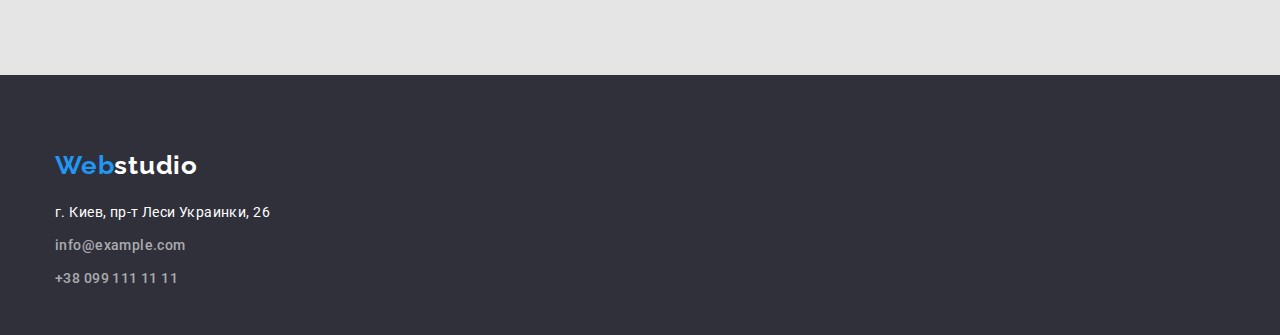
==== commit 41228d96: "Добавляет точечно англ язык" ====
--- a/portfolio.html
+++ b/portfolio.html
@@ -54,42 +54,42 @@
                     </li>
                     <li class="gallery-item">
                         <img src="./images/img-poster-new-orleans-vs-golden-star.jpg" alt="Постер New Orlean vs Golden Star" width="370" class="img">
-                        <h3 class="gallery-header">Постер New Orlean vs Golden Star</h3>
+                        <h3 class="gallery-header">  Постер <span lang="en">New Orlean vs Golden Star</span></h3>
                         <p class="gallery-paragraph">Дизайн</p>
                     </li>
                     <li class="gallery-item">
                         <img src="./images/img-restaurant-seafood.jpg" alt="Ресторан Seafood" width="370" class="img">
-                        <h3 class="gallery-header">Ресторан Seafood</h3>
+                        <h3 class="gallery-header">Ресторан <span lang="en">Seafood</span></h3>
                         <p class="gallery-paragraph">Приложение</p>
                     </li>
                     <li class="gallery-item">
                         <img src="./images/img-project-prime.jpg" alt="Проект Prime" width="370" class="img">
-                        <h3 class="gallery-header">Проект Prime</h3>
+                        <h3 class="gallery-header">Проект <span lang="en">Prime</span></h3>
                         <p class="gallery-paragraph">Маркетинг</p>
                     </li>
                     <li class="gallery-item">
                         <img src="./images/img-project-boxes.jpg" alt="Проект Boxes" width="370" class="img">
-                        <h3 class="gallery-header">Проект Boxes</h3>
+                        <h3 class="gallery-header">Проект <span lang="en">Boxes</span></h3>
                         <p class="gallery-paragraph">Приложение</p>
                     </li>
                     <li class="gallery-item">
                         <img src="./images/img-inspiration-has-no-borders.jpg" alt="Inspiration has no Borders" width="370" class="img">
-                        <h3 class="gallery-header">Inspiration has no Borders</h3>
+                        <h3 class="gallery-header"><span lang="en">Inspiration has no Borders</span></h3>
                         <p class="gallery-paragraph">Веб-сайт</p>
                     </li>
                     <li class="gallery-item">
                         <img src="./images/img-edition-limited-edition.jpg" alt="Издание Limited Edition" width="370" class="img">
-                        <h3 class="gallery-header">Издание Limited Edition</h3>
+                        <h3 class="gallery-header">Издание <span lang="en">Limited Edition</span></h3>
                         <p class="gallery-paragraph">Дизайн</p>
                     </li>
                     <li class="gallery-item">
                         <img src="./images/img-project-lab.jpg" alt="Проект LAB" width="370" class="img">
-                        <h3 class="gallery-header">Проект LAB</h3>
+                        <h3 class="gallery-header">Проект <span lang="en">LAB</span></h3>
                         <p class="gallery-paragraph">Маркетинг</p>
                     </li>
                     <li class="gallery-item">
                         <img src="./images/img-growing-business.jpg" alt="Growing Business" width="370" class="img">
-                        <h3 class="gallery-header">Growing Business</h3>
+                        <h3 class="gallery-header"><span lang="en">Growing Business</span></h3>
                         <p class="gallery-paragraph">Приложение</p>
                     </li>
                 </ul> 
--- a/css/styles.css
+++ b/css/styles.css
@@ -415,6 +415,8 @@
 .gallery-item {
   width: 370px;
   padding-bottom: 20px;
+  border: 1px solid rgba(238, 238, 238, 1);
+  margin-bottom: 30px;
 }
 
 .gallery-item:not(:nth-child(3n)) {
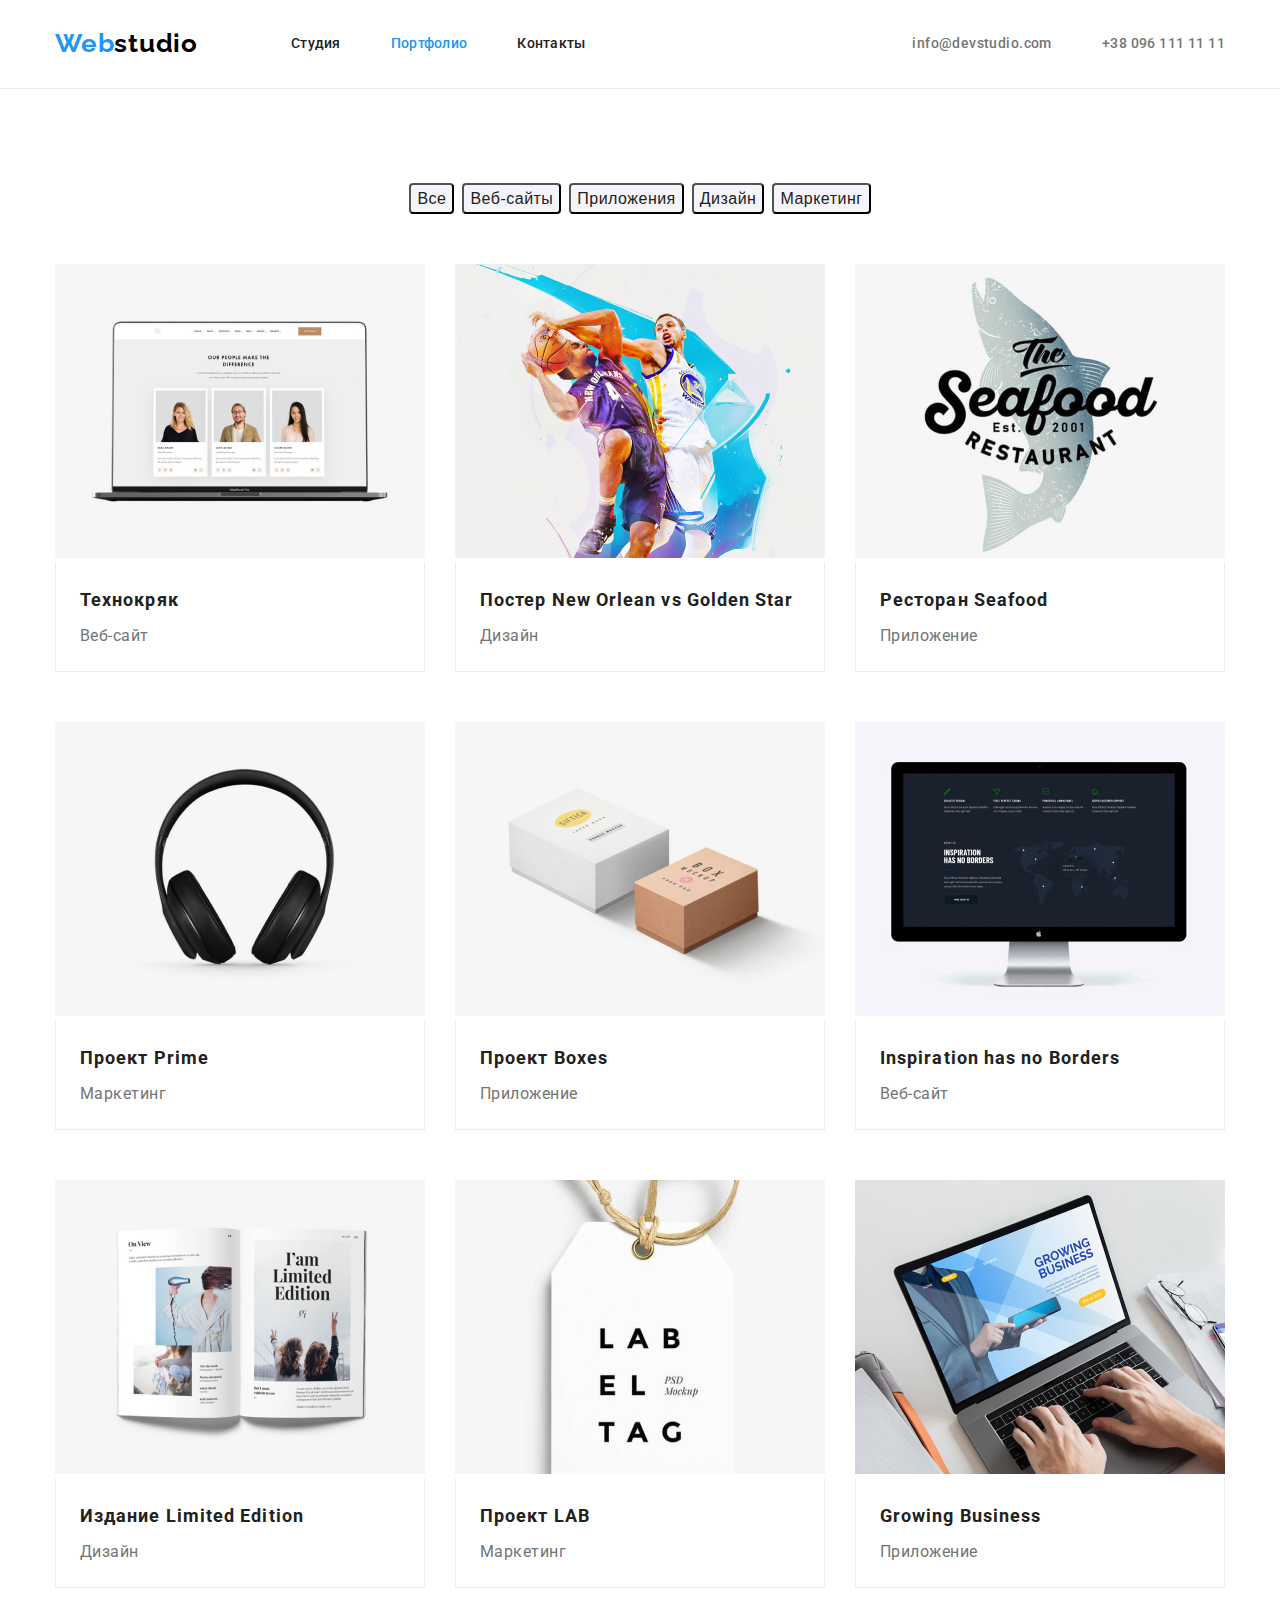
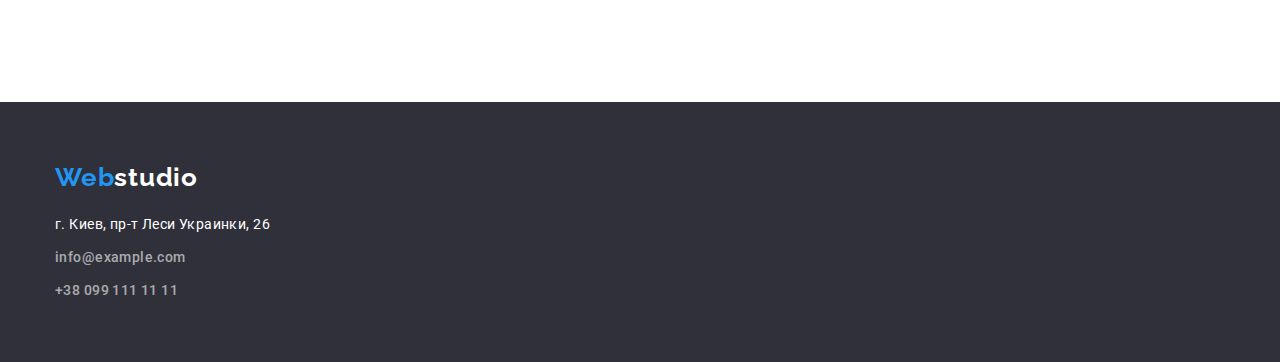
==== commit b4c2bf1f: "Добавляет правки" ====
--- a/portfolio.html
+++ b/portfolio.html
@@ -27,8 +27,8 @@
                 </ul>
             </nav>
             <ul class="contacts-nav">
-                <li class="item"><a href="#" class="contacts">info@devstudio.com</a></li>
-                <li class="item"><a href="#" class="contacts">+38 096 111 11 11</a></li>
+                <li class="item"><a href="mailto:info@example.com" target="_blank" class="contacts">info@devstudio.com</a></li>
+                <li class="item"><a href="tel:+380991111111" target="_blank" class="contacts">+38 096 111 11 11</a></li>
             </ul>
         </div>
     
@@ -49,48 +49,66 @@
                 <ul class="gallery">
                     <li class="gallery-item">
                         <img src="./images/img-technokryak.jpg" alt="Технокряк" width="370" class="img">
-                        <h3 class="gallery-header">Технокряк</h3>
-                        <p class="gallery-paragraph">Веб-сайт</p>
+                        <div class="gallery-box">
+                            <h3 class="gallery-header">Технокряк</h3>
+                            <p class="gallery-paragraph">Веб-сайт</p>
+                        </div>
                     </li>
                     <li class="gallery-item">
                         <img src="./images/img-poster-new-orleans-vs-golden-star.jpg" alt="Постер New Orlean vs Golden Star" width="370" class="img">
-                        <h3 class="gallery-header">  Постер <span lang="en">New Orlean vs Golden Star</span></h3>
-                        <p class="gallery-paragraph">Дизайн</p>
+                        <div class="gallery-box">
+                            <h3 class="gallery-header">  Постер <span lang="en">New Orlean vs Golden Star</span></h3>
+                            <p class="gallery-paragraph">Дизайн</p>
+                        </div>
                     </li>
                     <li class="gallery-item">
                         <img src="./images/img-restaurant-seafood.jpg" alt="Ресторан Seafood" width="370" class="img">
-                        <h3 class="gallery-header">Ресторан <span lang="en">Seafood</span></h3>
-                        <p class="gallery-paragraph">Приложение</p>
+                        <div class="gallery-box">
+                            <h3 class="gallery-header">Ресторан <span lang="en">Seafood</span></h3>
+                            <p class="gallery-paragraph">Приложение</p>
+                        </div>
                     </li>
                     <li class="gallery-item">
                         <img src="./images/img-project-prime.jpg" alt="Проект Prime" width="370" class="img">
-                        <h3 class="gallery-header">Проект <span lang="en">Prime</span></h3>
-                        <p class="gallery-paragraph">Маркетинг</p>
+                        <div class="gallery-box">
+                            <h3 class="gallery-header">Проект <span lang="en">Prime</span></h3>
+                            <p class="gallery-paragraph">Маркетинг</p>
+                        </div>
                     </li>
                     <li class="gallery-item">
                         <img src="./images/img-project-boxes.jpg" alt="Проект Boxes" width="370" class="img">
-                        <h3 class="gallery-header">Проект <span lang="en">Boxes</span></h3>
-                        <p class="gallery-paragraph">Приложение</p>
+                        <div class="gallery-box">
+                            <h3 class="gallery-header">Проект <span lang="en">Boxes</span></h3>
+                            <p class="gallery-paragraph">Приложение</p>
+                        </div>
                     </li>
                     <li class="gallery-item">
                         <img src="./images/img-inspiration-has-no-borders.jpg" alt="Inspiration has no Borders" width="370" class="img">
-                        <h3 class="gallery-header"><span lang="en">Inspiration has no Borders</span></h3>
-                        <p class="gallery-paragraph">Веб-сайт</p>
+                        <div class="gallery-box">
+                            <h3 class="gallery-header"><span lang="en">Inspiration has no Borders</span></h3>
+                            <p class="gallery-paragraph">Веб-сайт</p>
+                        </div>
                     </li>
                     <li class="gallery-item">
                         <img src="./images/img-edition-limited-edition.jpg" alt="Издание Limited Edition" width="370" class="img">
-                        <h3 class="gallery-header">Издание <span lang="en">Limited Edition</span></h3>
-                        <p class="gallery-paragraph">Дизайн</p>
+                        <div class="gallery-box">
+                            <h3 class="gallery-header">Издание <span lang="en">Limited Edition</span></h3>
+                            <p class="gallery-paragraph">Дизайн</p>
+                        </div>
                     </li>
                     <li class="gallery-item">
                         <img src="./images/img-project-lab.jpg" alt="Проект LAB" width="370" class="img">
-                        <h3 class="gallery-header">Проект <span lang="en">LAB</span></h3>
-                        <p class="gallery-paragraph">Маркетинг</p>
+                        <div class="gallery-box">
+                            <h3 class="gallery-header">Проект <span lang="en">LAB</span></h3>
+                            <p class="gallery-paragraph">Маркетинг</p>
+                        </div>
                     </li>
                     <li class="gallery-item">
                         <img src="./images/img-growing-business.jpg" alt="Growing Business" width="370" class="img">
-                        <h3 class="gallery-header"><span lang="en">Growing Business</span></h3>
-                        <p class="gallery-paragraph">Приложение</p>
+                        <div class="gallery-box">
+                            <h3 class="gallery-header"><span lang="en">Growing Business</span></h3>
+                            <p class="gallery-paragraph">Приложение</p>
+                        </div>
                     </li>
                 </ul> 
             </div>
@@ -100,15 +118,18 @@
     <footer>
         <div class="container">
             <!-- Подвал сайта -->
-            <a href="./index.html" class="footer-logo"><span class="logo-beginning">Web</span>studio</a>
             <address>
-                г. Киев, пр-т Леси Украинки, 26
+                <a href="./index.html" class="footer-logo"><span class="logo-beginning">Web</span>studio</a>
+            
+                <a href="https://goo.gl/maps/j5ftLa1bmfd7tv1o9" target="_blank" class="address">г. Киев, пр-т Леси Украинки, 26</a>
+            
+                <ul>
+                    <li class="footer-email"><a href="mailto:info@example.com" target="_blank"
+                            class="footer-contacts">info@example.com</a></li>
+                    <li class="footer-teleph"><a href="tel:+380991111111" target="_blank" class="footer-contacts">+38 099 111 11
+                            11</a></li>
+                </ul>
             </address>
-            <ul>
-                <li class="footer-email"><a href="#" class="footer-contacts">info@example.com</a></li>
-                <li class="footer-teleph"><a href="#" class="footer-contacts">+38 099 111 11 11</a></li>
-            </ul>
-        </div>
     
     </footer>
 </body>
--- a/css/styles.css
+++ b/css/styles.css
@@ -7,6 +7,7 @@
 Цвет логотипа - #000000
  - #F5F4FA
  background: #E5E5E5;
+ border color - #eeeeee
  */
 
 :root {
@@ -19,6 +20,7 @@
   --animation-botton-color: #188ce8;
   --footer-bg-color: #2f303a;
   --bg-color-portfolio: #e5e5e5;
+  --border-color: #eeeeee;
 }
 
 html {
@@ -161,8 +163,11 @@
 
 /* Герой */
 .hero {
+  padding-top: 200px;
+  padding-bottom: 200px;
+  text-align: center;
+
   background-color: var(--logo-color);
-  text-align: center;
 }
 h1 {
   width: 696px;
@@ -256,6 +261,10 @@
   letter-spacing: 0.03em;
 }
 
+.doing-section {
+  padding-top: 0px;
+}
+
 .doing {
   display: flex;
 }
@@ -287,7 +296,7 @@
 
 .cards-item {
   width: 270px;
-  padding-bottom: 30px;
+  /* padding-bottom: 30px; */
 
   background-color: var(--main-header-color);
 }
@@ -297,7 +306,13 @@
 }
 
 .img-members {
-  margin-bottom: 30px;
+  display: block;
+  /* margin-bottom: 30px; */
+}
+
+.cards-box {
+  padding-bottom: 30px;
+  padding-top: 30px;
 }
 
 .cards-header {
@@ -322,8 +337,8 @@
 
 /* Подвал сайта */
 footer {
-  padding-top: 75px;
-  padding-bottom: 45px;
+  padding-top: 60px;
+  padding-bottom: 60px;
   background-color: var(--footer-bg-color);
 }
 
@@ -341,12 +356,15 @@
 }
 
 address {
+  font-style: normal;
+}
+
+.address {
   display: block;
   margin-bottom: 9px;
 
   color: var(--main-header-color);
 
-  font-style: normal;
   font-size: 14px;
   line-height: 1.7;
   letter-spacing: 0.03em;
@@ -371,10 +389,6 @@
 
 /* Стили к portfolio.html */
 
-.gallery-section {
-  background-color: var(--bg-color-portfolio);
-}
-
 .filter {
   display: flex;
   justify-content: center;
@@ -382,7 +396,7 @@
 }
 
 .filter .item:not(:last-child) {
-  margin-right: 30px;
+  margin-right: 8px;
 }
 
 .filter-button {
@@ -415,7 +429,6 @@
 .gallery-item {
   width: 370px;
   padding-bottom: 20px;
-  border: 1px solid rgba(238, 238, 238, 1);
   margin-bottom: 30px;
 }
 
@@ -423,13 +436,23 @@
   margin-right: 30px;
 }
 
-.gallery-item .img {
+.gallery-item:nth-last-child(-n + 3) {
+  margin-bottom: 0;
+}
+
+.gallery-box {
+  padding: 20px 24px;
+  border-bottom: 1px solid var(--border-color);
+  border-left: 1px solid var(--border-color);
+  border-right: 1px solid var(--border-color);
+}
+
+/* .gallery-item .img {
   margin-bottom: 20px;
-}
+} */
 
 .gallery-header {
   margin-bottom: 4px;
-  text-align: center;
 
   color: var(--header-color);
 
@@ -440,8 +463,6 @@
 }
 
 .gallery-paragraph {
-  text-align: center;
-
   font-weight: normal;
   font-size: 16px;
   line-height: 1.8;
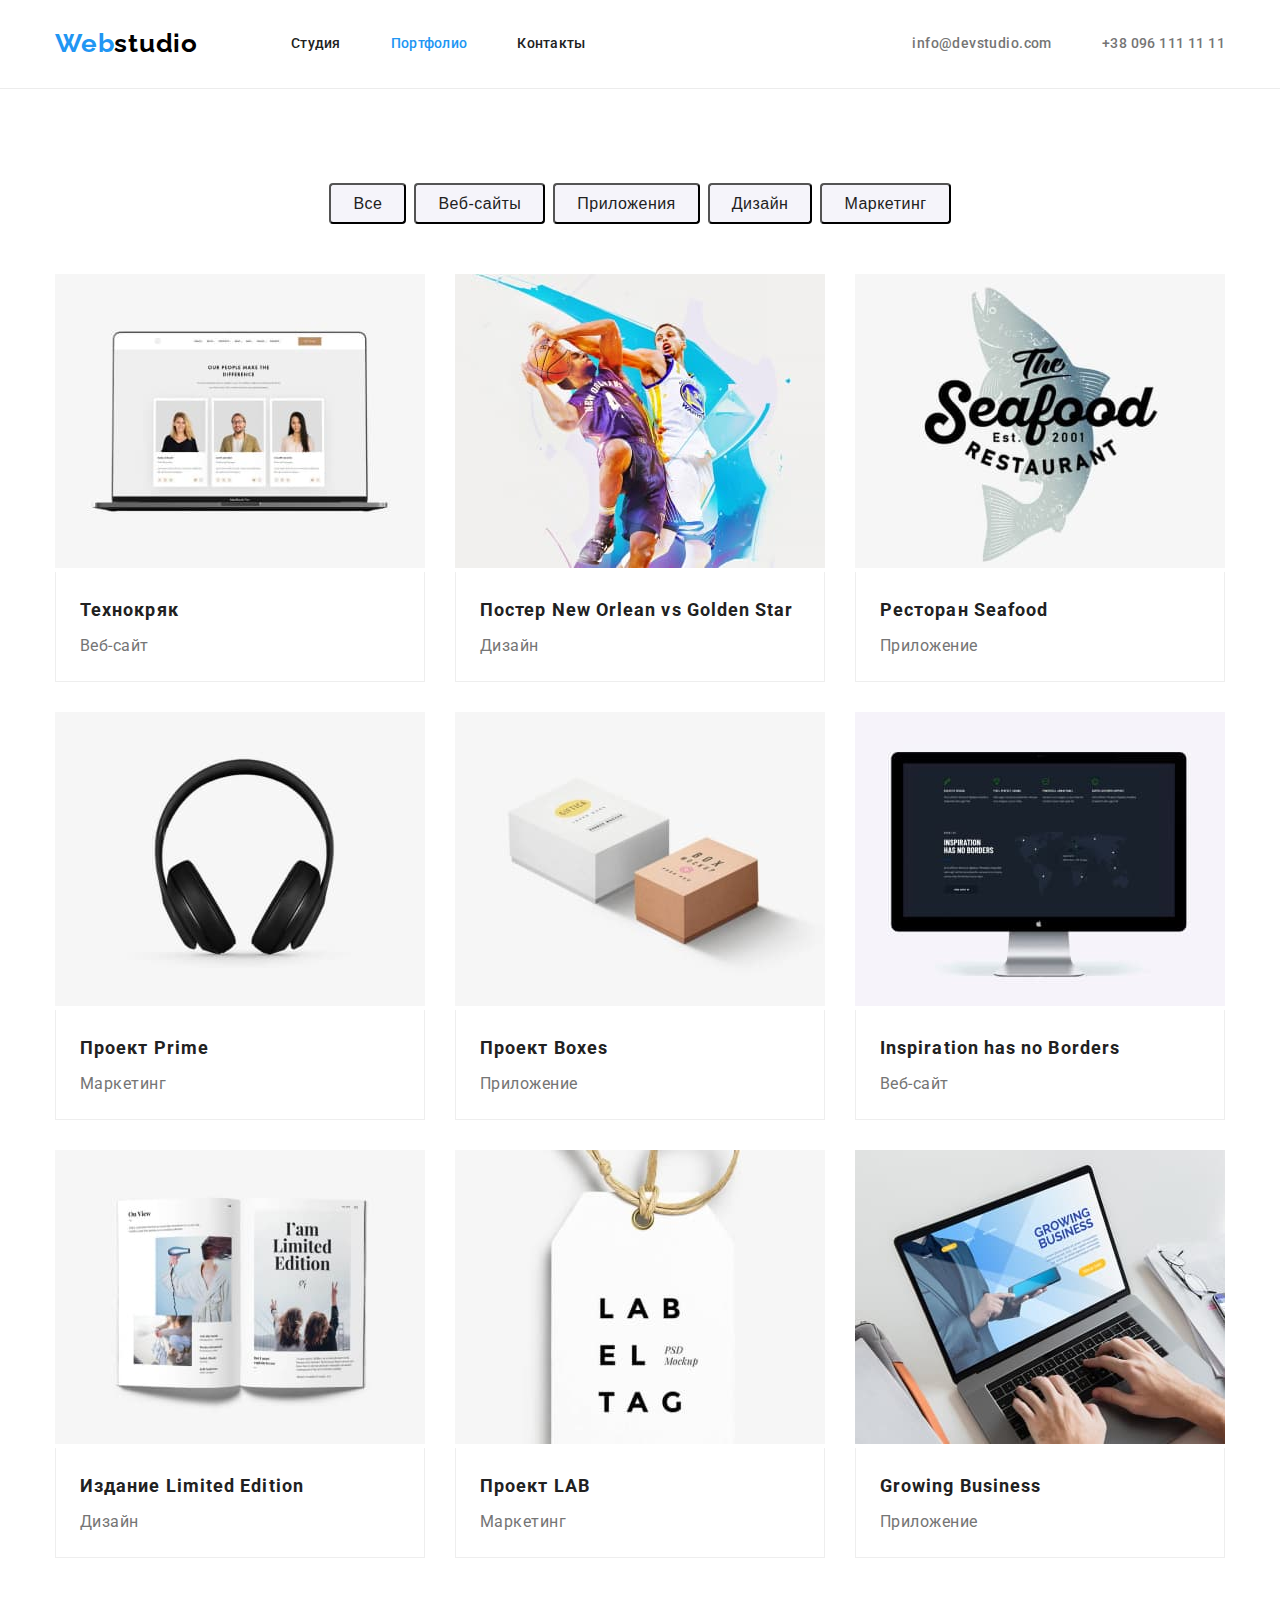
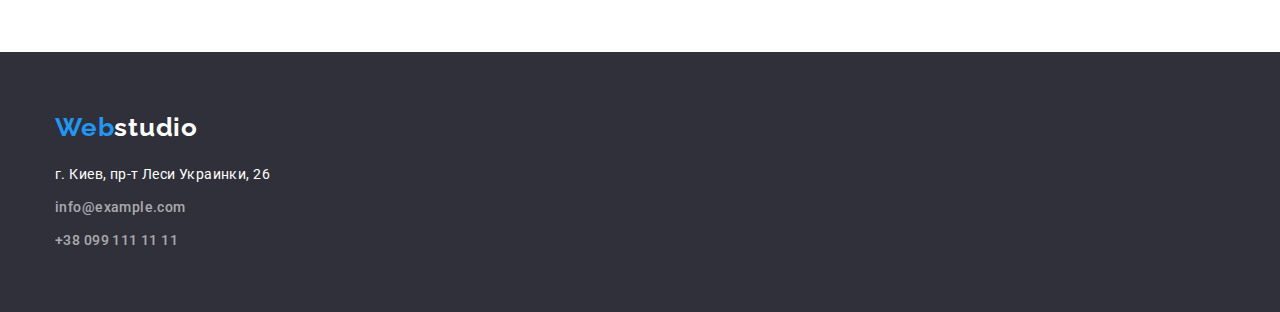
==== commit bd1da5db: "Изменяет картинки" ====
--- a/portfolio.html
+++ b/portfolio.html
@@ -48,63 +48,63 @@
                 <!-- галерея -->
                 <ul class="gallery">
                     <li class="gallery-item">
-                        <img src="./images/img-technokryak.jpg" alt="Технокряк" width="370" class="img">
+                        <img src="./images/portfolio/img-1.jpg" alt="Технокряк" width="370" class="img">
                         <div class="gallery-box">
                             <h3 class="gallery-header">Технокряк</h3>
                             <p class="gallery-paragraph">Веб-сайт</p>
                         </div>
                     </li>
                     <li class="gallery-item">
-                        <img src="./images/img-poster-new-orleans-vs-golden-star.jpg" alt="Постер New Orlean vs Golden Star" width="370" class="img">
+                        <img src="./images/portfolio/img-2.jpg" alt="Постер New Orlean vs Golden Star" width="370" class="img">
                         <div class="gallery-box">
                             <h3 class="gallery-header">  Постер <span lang="en">New Orlean vs Golden Star</span></h3>
                             <p class="gallery-paragraph">Дизайн</p>
                         </div>
                     </li>
                     <li class="gallery-item">
-                        <img src="./images/img-restaurant-seafood.jpg" alt="Ресторан Seafood" width="370" class="img">
+                        <img src="./images/portfolio/img-3.jpg" alt="Ресторан Seafood" width="370" class="img">
                         <div class="gallery-box">
                             <h3 class="gallery-header">Ресторан <span lang="en">Seafood</span></h3>
                             <p class="gallery-paragraph">Приложение</p>
                         </div>
                     </li>
                     <li class="gallery-item">
-                        <img src="./images/img-project-prime.jpg" alt="Проект Prime" width="370" class="img">
+                        <img src="./images/portfolio/img-4.jpg" alt="Проект Prime" width="370" class="img">
                         <div class="gallery-box">
                             <h3 class="gallery-header">Проект <span lang="en">Prime</span></h3>
                             <p class="gallery-paragraph">Маркетинг</p>
                         </div>
                     </li>
                     <li class="gallery-item">
-                        <img src="./images/img-project-boxes.jpg" alt="Проект Boxes" width="370" class="img">
+                        <img src="./images/portfolio/img-5.jpg" alt="Проект Boxes" width="370" class="img">
                         <div class="gallery-box">
                             <h3 class="gallery-header">Проект <span lang="en">Boxes</span></h3>
                             <p class="gallery-paragraph">Приложение</p>
                         </div>
                     </li>
                     <li class="gallery-item">
-                        <img src="./images/img-inspiration-has-no-borders.jpg" alt="Inspiration has no Borders" width="370" class="img">
+                        <img src="./images/portfolio/img-6.jpg" alt="Inspiration has no Borders" width="370" class="img">
                         <div class="gallery-box">
                             <h3 class="gallery-header"><span lang="en">Inspiration has no Borders</span></h3>
                             <p class="gallery-paragraph">Веб-сайт</p>
                         </div>
                     </li>
                     <li class="gallery-item">
-                        <img src="./images/img-edition-limited-edition.jpg" alt="Издание Limited Edition" width="370" class="img">
+                        <img src="./images/portfolio/img-7.jpg" alt="Издание Limited Edition" width="370" class="img">
                         <div class="gallery-box">
                             <h3 class="gallery-header">Издание <span lang="en">Limited Edition</span></h3>
                             <p class="gallery-paragraph">Дизайн</p>
                         </div>
                     </li>
                     <li class="gallery-item">
-                        <img src="./images/img-project-lab.jpg" alt="Проект LAB" width="370" class="img">
+                        <img src="./images/portfolio/img-8.jpg" alt="Проект LAB" width="370" class="img">
                         <div class="gallery-box">
                             <h3 class="gallery-header">Проект <span lang="en">LAB</span></h3>
                             <p class="gallery-paragraph">Маркетинг</p>
                         </div>
                     </li>
                     <li class="gallery-item">
-                        <img src="./images/img-growing-business.jpg" alt="Growing Business" width="370" class="img">
+                        <img src="./images/portfolio/img-9.jpg" alt="Growing Business" width="370" class="img">
                         <div class="gallery-box">
                             <h3 class="gallery-header"><span lang="en">Growing Business</span></h3>
                             <p class="gallery-paragraph">Приложение</p>
--- a/css/styles.css
+++ b/css/styles.css
@@ -21,6 +21,7 @@
   --footer-bg-color: #2f303a;
   --bg-color-portfolio: #e5e5e5;
   --border-color: #eeeeee;
+  --indent-30px: 30px;
 }
 
 html {
@@ -173,7 +174,7 @@
   width: 696px;
   margin-right: auto;
   margin-left: auto;
-  margin-bottom: 30px;
+  margin-bottom: var(--indent-30px);
   margin-top: 0;
   color: var(--main-header-color);
 
@@ -226,7 +227,7 @@
 }
 
 .attention-item:not(:last-child) {
-  margin-right: 30px;
+  margin-right: var(--indent-30px);
 }
 
 .attention-header {
@@ -270,7 +271,7 @@
 }
 
 .doing .item:not(:last-child) {
-  margin-right: 30px;
+  margin-right: var(--indent-30px);
 }
 
 /* Наша команда */
@@ -302,7 +303,7 @@
 }
 
 .cards-item:not(:last-child) {
-  margin-right: 30px;
+  margin-right: var(--indent-30px);
 }
 
 .img-members {
@@ -311,8 +312,8 @@
 }
 
 .cards-box {
-  padding-bottom: 30px;
-  padding-top: 30px;
+  padding-bottom: var(--indent-30px);
+  padding-top: var(--indent-30px);
 }
 
 .cards-header {
@@ -402,6 +403,7 @@
 .filter-button {
   /* border: 1px solid transparent; */
   border-radius: 4px;
+  padding: 6px 22px;
 
   background-color: var(--bg-color);
   color: var(--header-color);
@@ -421,24 +423,31 @@
   color: var(--main-header-color);
 }
 
+/* СЕТКА */
+
 .gallery {
   display: flex;
   flex-wrap: wrap;
+  margin-top: calc(-1 * var(--indent-30px));
+  margin-left: calc(-1 * var(--indent-30px));
 }
 
 .gallery-item {
-  width: 370px;
-  padding-bottom: 20px;
-  margin-bottom: 30px;
-}
-
-.gallery-item:not(:nth-child(3n)) {
-  margin-right: 30px;
+  flex-basis: calc(100% / 3 - var(--indent-30px));
+
+  margin-top: var(--indent-30px);
+  margin-left: var(--indent-30px);
+}
+/* padding-bottom: 20px; */
+/* margin-bottom: var(--indent-30px); */
+
+/* .gallery-item:not(:nth-child(3n)) {
+  margin-right: var(--indent-30px);
 }
 
 .gallery-item:nth-last-child(-n + 3) {
   margin-bottom: 0;
-}
+} */
 
 .gallery-box {
   padding: 20px 24px;
@@ -447,9 +456,9 @@
   border-right: 1px solid var(--border-color);
 }
 
-/* .gallery-item .img {
-  margin-bottom: 20px;
-} */
+.gallery-item .img {
+  max-width: 100%;
+}
 
 .gallery-header {
   margin-bottom: 4px;
